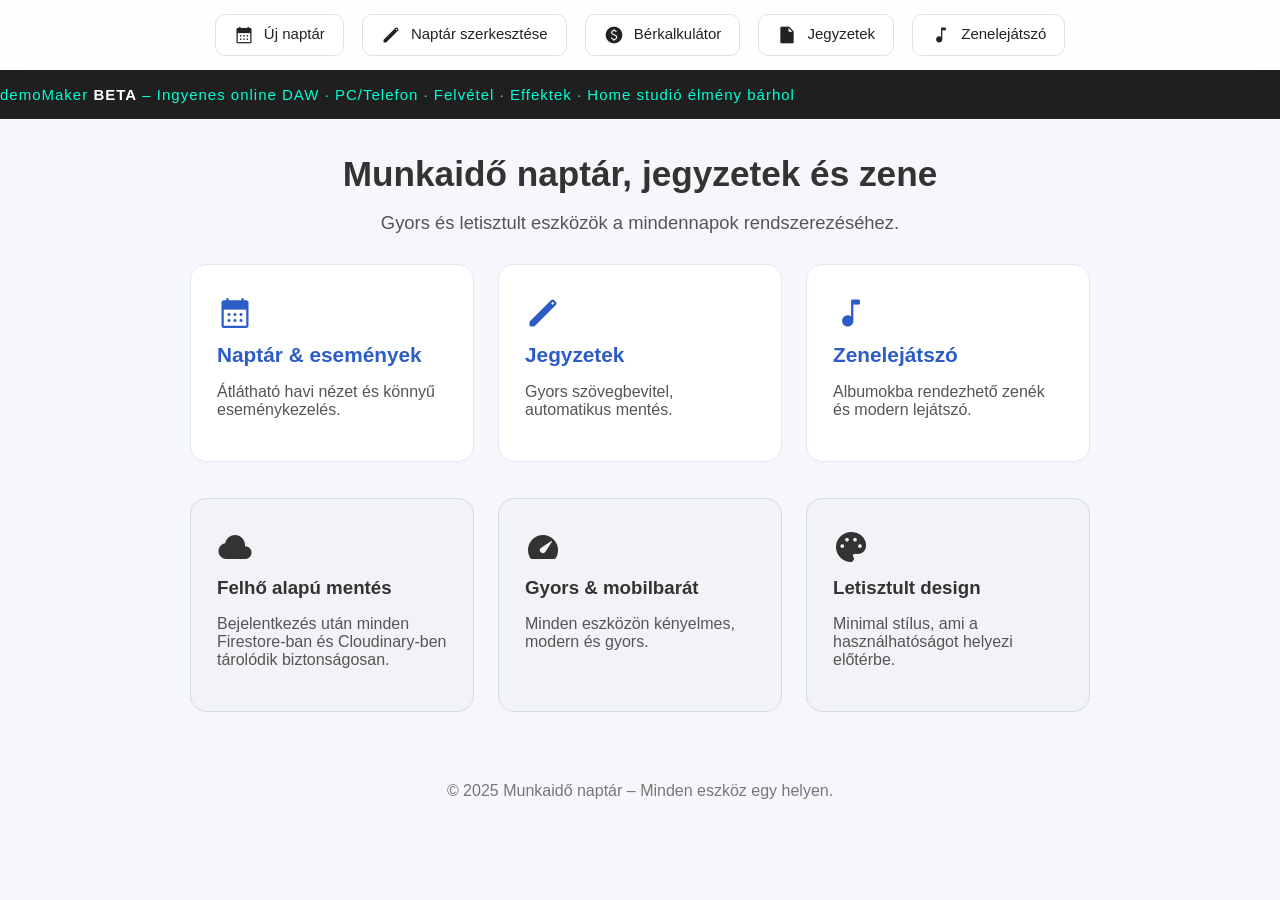
==== index.html @ bb78df5f "Rename demoTaker to demoMaker in index.html Updated demoTaker link to demoMaker and adjusted related" ====
<!DOCTYPE html>
<html lang="hu">
<head>
<meta charset="UTF-8">
<title>Munkaidő naptár – jegyzetek, bérkalkulátor, zene</title>

<link rel="stylesheet" href="https://fonts.googleapis.com/css2?family=Material+Symbols+Rounded" />
<link rel="stylesheet" href="styles.css" />

</head>
<body>

<!-- MENÜ -->
<nav>
    <button onclick="location.href='newcalendar.html'">
        <span class="material-symbols-rounded">calendar_month</span> Új naptár
    </button>
    <button onclick="location.href='loadcalendar.html'">
        <span class="material-symbols-rounded">edit</span> Naptár szerkesztése
    </button>
    <button onclick="location.href='budget.html'">
        <span class="material-symbols-rounded">paid</span> Bérkalkulátor
    </button>
    <button onclick="location.href='texteditor.html'">
        <span class="material-symbols-rounded">note</span> Jegyzetek
    </button>
    <button onclick="location.href='musicplayer.html'">
        <span class="material-symbols-rounded">music_note</span> Zenelejátszó
    </button>
</nav>

<!--demoMaker-->
<a href="demoMaker.html" class="ad-bar" target="_blank">
    <div class="ad-content">
        <span>
        demoMaker <b>BETA</b> – Ingyenes online DAW · PC/Telefon ·  Felvétel · Effektek · Home studió élmény bárhol
        </span>
    </div>
</a>

<div id="aboutWrapper">

    <div id="aboutHeader">
        <h1>Munkaidő naptár, jegyzetek és zene</h1>
        <p>Gyors és letisztult eszközök a mindennapok rendszerezéséhez.</p>
    </div>

    <!-- INTERAKTÍV KÁRTYÁK -->
    <div class="cards">
        <a href="loadcalendar.html" class="card link">
            <div class="icon"><span class="material-symbols-rounded">calendar_month</span></div>
            <h3>Naptár & események</h3>
            <p>Átlátható havi nézet és könnyű eseménykezelés.</p>
        </a>

        <a href="texteditor.html" class="card link">
            <div class="icon"><span class="material-symbols-rounded">edit</span></div>
            <h3>Jegyzetek</h3>
            <p>Gyors szövegbevitel, automatikus mentés.</p>
        </a>

        <a href="musicplayer.html" class="card link">
            <div class="icon"><span class="material-symbols-rounded">music_note</span></div>
            <h3>Zenelejátszó</h3>
            <p>Albumokba rendezhető zenék és modern lejátszó.</p>
        </a>
    </div>

    <br><br>

    <div class="cards">
        <div class="card static">
            <div class="icon"><span class="material-symbols-rounded">cloud</span></div>
            <h3>Felhő alapú mentés</h3>
            <p>Bejelentkezés után minden Firestore-ban és Cloudinary-ben tárolódik biztonságosan.</p>
        </div>

        <div class="card static">
            <div class="icon"><span class="material-symbols-rounded">speed</span></div>
            <h3>Gyors & mobilbarát</h3>
            <p>Minden eszközön kényelmes, modern és gyors.</p>
        </div>

        <div class="card static">
            <div class="icon"><span class="material-symbols-rounded">palette</span></div>
            <h3>Letisztult design</h3>
            <p>Minimal stílus, ami a használhatóságot helyezi előtérbe.</p>
        </div>
    </div>

</div>

<footer>
    © 2025 Munkaidő naptár – Minden eszköz egy helyen.
</footer>

</body>
</html>
---- styles.css ----
:root {
    --bg: #f5f7fa;
    --card-bg: #ffffff;
    --card-border: #e3e8f5;
    --shadow-soft: 0 4px 12px rgba(0,0,0,0.05);
    --radius: 16px;

    --accent: #2c5cc5;
    --text-dark: #222;
    --text-light: #555;

    --static-bg: #1e1e1e;
    --static-text: #f5f5f5;
}

body {
    margin: 0;
    background: var(--bg);
    font-family: "Inter", sans-serif;
    color: var(--text-dark);
    min-height: 100vh;
}

body.notesApp {
    height: 100%;
    overflow: hidden;
}

.ad-bar {
    position: fixed;
    top: 70px;
    left: 0;
    width: 100%;
    height: 48px;
    background: #1f1f1f;
    overflow: hidden;
    z-index: 9999;
    border-bottom: 1px solid #222;
}

.ad-content {
    display: inline-flex;
    align-items: center;
    gap: 12px;
    height: 100%;
    white-space: nowrap;

    animation: slideAd 30s linear infinite;
}

.ad-content img {
    height: 32px;
    filter: drop-shadow(0 0 4px #00ffd5);
}

.ad-content span {
    color: #00ffd5;
    font-size: 15px;
    letter-spacing: 1px;
}

.ad-content b {
    color: #fff;
}

/* FIXÁLT ANIMÁCIÓ */
@keyframes slideAd {
    from {
        transform: translateX(100vw);
    }
    to {
        transform: translateX(-100%);
    }
}

nav {
    background: #ffffffcc;
    backdrop-filter: blur(10px);
    box-shadow: 0 2px 8px rgba(0,0,0,0.04);
    position: sticky;
    top: 0;
    padding: 14px 0;
    z-index: 10;
    display: flex;
    justify-content: center;
    gap: 18px;
}

button {
    background: white;
    border: 1px solid #e0e0e0;
    border-radius: 10px;
    padding: 10px 18px;
    cursor: pointer;
    font-size: 15px;
    color: var(--text-dark);
    transition: background 0.2s, color 0.2s, border-color 0.2s;
}

button:hover {
    background: #eef3ff;
    border-color: var(--accent);
    color: var(--accent);
}

.material-symbols-rounded {
    font-variation-settings: 'FILL' 1, 'wght' 400, 'GRAD' 0, 'opsz' 48;
    font-size: 20px;
    vertical-align: middle;
    margin-right: 6px;
    color: var(--text-dark);
}

button:hover .material-symbols-rounded {
    color: var(--accent);
}

#aboutWrapper {
    max-width: 900px;
    margin: 40px auto 20px;
    padding: 20px;
}

#aboutHeader {
    text-align: center;
    margin-bottom: 30px;
}

#aboutHeader h1 {
    font-size: 2.2rem;
    margin-bottom: 10px;
}

#aboutHeader p {
    font-size: 1.15rem;
    color: var(--text-light);
}

#aboutWrapper .material-symbols-rounded {
    font-variation-settings: 
        'FILL' 1, 
        'wght' 400, 
        'GRAD' 0, 
        'opsz' 48;
    font-size: 36px;
}

.cards {
    display: grid;
    grid-template-columns: repeat(auto-fit, minmax(260px, 1fr));
    gap: 24px;
}

.card.link {
    background: var(--card-bg);
    border-radius: var(--radius);
    padding: 26px;
    text-decoration: none;
    color: inherit;
    border: 1px solid var(--card-border);
    transition: background 0.2s, border-color 0.2s;
}

.card.link:hover {
    background: #eef3ff;
    border-color: var(--accent);
}

.card.link .icon {
    font-size: 34px;
    margin-bottom: 12px;
}

.card.link .icon .material-symbols-rounded {
    color: var(--accent);
}

.card.link h3 {
    margin: 0 0 10px;
    color: var(--accent);
    font-size: 1.3rem;
}

.card.link p {
    color: var(--text-light);
}

.card.static {
    background: #f1f3f6;              
    color: #444;                       
    border-radius: var(--radius);
    padding: 26px;
    box-shadow: none;
    border: 1px solid #d7dce3;         
}

.card.static .icon {
    font-size: 34px;
    margin-bottom: 12px;
    color: #333;                    
}

.card.static .icon .material-symbols-rounded {
    color: #333;
}

.card.static h3 {
    color: #333;                       
    margin-top: 0;
    margin-bottom: 10px;
}

.card.static p {
    color: #555;                       
}

footer {
    text-align: center;
    margin: 50px 0;
    color: #777;
}

h1 {
    text-align: center;
    font-size: 22px;
    margin-bottom: 25px;
    color: #333;
}

label {
    margin-top: 5px;
    display: block;
    margin-bottom: 5px;
    color: #444;
    font-weight: 500;
}

input, select {
    width: 100%;
    padding: 8px 10px;
    border: 1px solid #ccc;
    border-radius: 6px;
    font-size: 14px;
    margin-top: 5px;
    margin-bottom: 5px;
    box-sizing: border-box;
}

.container {
    max-width: 480px;       
    margin: 80px auto;         
    padding: 20px;
    background: white;      
    border-radius: var(--radius);    
    box-shadow: 0 4px 12px rgba(0,0,0,0.05);
    box-sizing: border-box; 
}

.container h1 {
    text-align: center;
    color: #333;
    margin-bottom: 25px;
}

.container h2 {
    margin-top: 10px;
    margin-bottom: 5px;
    font-size: 16px;
    color: #444;
}

.container button {
    width: 100%;
    font-size: 15px;
    cursor: pointer;
    transition: background 0.2s ease;
}

.newCalendarBtn {
    margin-top: 20px;
    margin-bottom: 20px;
}

#eredmeny {
    margin-top: 20px;
    margin-bottom: 20px;
    background: #f9fafb;
    border-radius: 8px;
    padding: 15px;
    border: 1px solid #eee;
}

#eredmeny p {
    margin: 5px 0;
    color: #333;
}

.file-upload {
    position: relative;
    display: flex;
    flex-direction: column;
    align-items: center;
    border: 2px dashed #0078d7;
    border-radius: 8px;
    padding: 20px;
    background: #f0f6ff;
    cursor: pointer;
    transition: background 0.2s ease, border 0.2s ease;
}

.file-upload:hover {
    background: #e6f0ff;
    border-color: #005fa3;
}

.file-upload input[type="file"] {
    display: none;
}

.file-upload span {
    color: #0078d7;
    font-weight: 500;
}

#fileName {
    margin-top: 10px;
    font-size: 13px;
    color: #333;
}

#topBar {
  display: flex;
  position: fixed;
  flex-direction: column;
  align-items: stretch;
  top: 0;
  left: 0;
  width: 100%;
  min-width: 0;
  padding: 10px 20px;
  background: #ffffffcc;
  backdrop-filter: blur(10px);
  box-shadow: 0 2px 6px rgba(0,0,0,0.1);
  justify-content: space-between;
  z-index: 1000;
}

#topBar h1 {
  display: inline;
  font-size: 24px;
  text-align: left;
}

#authBox {
    position: fixed;
    top: 10px;
    right: 100px;
    z-index: 2000;
    font-size: 14px;
}

#authStatusButton {
    background: #fff;
    padding: 6px 12px;
    border: 1px solid #ccc;
    border-radius: 5px;
    cursor: pointer;
    white-space: nowrap;
}

#authDropdown {
    position: absolute;
    top: 40px;
    right: 0;
    width: 220px;
    min-width: 220px;
    background: #fff;
    border: 1px solid #ccc;
    border-radius: 8px;
    box-shadow: 0 3px 12px rgba(0,0,0,0.15);
    padding: 10px;
    opacity: 0;            
    visibility: hidden;    
    transform: translateY(-4px);
    transition: opacity 0.15s ease-out, transform 0.15s ease-out;

    overflow: hidden;
    pointer-events: none;  /* ne legyen kattintható csukva */
}

#authDropdown.open {
    opacity: 1;
    visibility: visible;
    transform: translateY(0);
    pointer-events: auto; 
}

#authDropdown input,
#authDropdown button {
    width: 100%;
    box-sizing: border-box;
    margin: 4px 0;
    padding: 6px;
    font-size: 14px;
    border-radius: 5px;
}

#authDropdown input {
    border: 1px solid #ccc;
}

#authDropdown button {
    border: 1px solid #ccc;
    cursor: pointer;
}

#authDropdown button:hover {
    background: #eee;
    color: #333;
}

/* ---Mainmenü---*/
#fileUploadContainer {  
  font-size: 14px;
  z-index: 100;
}

#fileUploadContainer button {
  white-space: nowrap;
  padding: 10px;
  border-radius: 5px;
  cursor: pointer;
  font-weight: 500;
  font-size: 14px;
  transition: background 0.2s, transform 0.1s;
}

#fileUploadContainer button:disabled {
    background-color: #c0c0c0;
    color: #eee;
    cursor: not-allowed;
}

#fileUploadContainer button:disabled:hover {
    background-color: #b0b0b0 !important;
    border: 1px solid #c0c0c0;
}

#saveStatus {
  margin-left: auto;
  margin-right: 80px;
  margin-top: 16px;
  padding: 4px 10px;
  border-radius: 12px;
  background: rgba(0,0,0,0.01);
  font-size: 12px;
  white-space: nowrap;
}

/* ---Naptár legend --- */
#calendarLegend {
  display: flex;
  flex-wrap: wrap;
  margin-top: 20px;
  margin-left: 40px;
  margin-bottom: 20px;
  padding: 10px;
  background: #fefefe;
  border: 1px solid #ccc;
  border-radius: 5px;
  max-width: 680px;
  font-size: 14px;
}

#calendarLegend span {
  margin: 5px 10px 5px 0;
  padding: 2px 6px;
  border-radius: 3px;
  display: inline-block;
  font-size: 14px;
}

/* --- Naptár stílusok --- */
#calendar {
  display: flex;
  flex-wrap: wrap;
  gap: 24px;
  min-height: 300px;
  padding: 20px;
  margin-top: 120px;
  margin-left: 20px;
  box-sizing: border-box; 
}

#calendarPlaceholder {
  color:#aaa;
  width: 100%;
  text-align:center;
  padding:80px 0;
  font-size:18px;
  font-style:italic;
  border: 2px dashed #ccc;
  border-radius:5px;
  background-color:#fff;
}

.month {
  flex:0 0 320px;
  max-width: 460px;
  border:1px solid #ccc;
  border-radius:5px;
  padding:10px;
  box-sizing:border-box;
  background: #fefefe;
  box-shadow: 0 4px 15px rgba(0, 0, 0, 0.1);
}

.month th, .month td {
  border: none;
  padding:5px;
  text-align:center;
  width:14.28%;
  position:relative;
  cursor:pointer;
}

.month td div {
  line-height: 1.2;
}

.month td div:nth-child(2) {
  font-size: 11px;
  color: #444;
  opacity: 0.9;
}

.month td:not(:empty) {
    border-radius: 1px;
    padding: 8px;
    box-shadow: 0 1px 3px rgba(0,0,0,0.25);
    transition: background-color 0.15s ease, transform 0.1s ease;
}

.month td:not(:empty):hover {
    background-color: #cfe8ff !important;
}
.ledolgozott { background-color:#e6e6e6 !important; }
.szabadsag { background-color:#ffff99 !important; }
.tappenz { background-color:#cc99ff; }
.ledolgozas { background-color:#99ccff; }
.piheno { background-color:#ffeb99; }
.unnep { background-color:#f88; }

/* --- Nap szerkesztő popup --- */
#overlay {
  position: fixed;
  top: 0; left: 0;
  width: 100%; height: 100%;
  background: rgba(0, 0, 0, 0.45);
  backdrop-filter: blur(3px);
  display: none;
  z-index: 999;
  transition: opacity 0.2s ease-in-out;
}

#dayEditor {
  position: fixed;
  top: 50%;
  left: 50%;
  transform: translate(-50%, -50%) scale(1);
  background: linear-gradient(180deg, #ffffff, #f9f9fb);
  border: 1px solid #ccc;
  border-radius: 10px;
  padding: 20px 24px;
  box-shadow: 0 8px 25px rgba(0,0,0,0.25);
  display: none;
  z-index: 1000;
  width: 340px;
  font-family: "Segoe UI", "Helvetica Neue", Arial, sans-serif;
  animation: fadeIn 0.25s ease-out;
}

@keyframes fadeIn {
  from { opacity: 0; transform: translate(-50%, -48%) scale(0.98); }
  to { opacity: 1; transform: translate(-50%, -50%) scale(1); }
}

#dayEditor h3 {
  margin: 0 0 12px;
  text-align: center;
  font-size: 18px;
  color: #222;
  border-bottom: 1px solid #ddd;
  padding-bottom: 6px;
}

#dayEditor label {
  display: block;
  margin-top: 10px;
  font-weight: 500;
  color: #333;
}

#dayEditor select,
#dayEditor input[type="number"],
#dayEditor textarea {
  width: 100%;
  padding: 6px 8px;
  margin-top: 3px;
  border: 1px solid #ccc;
  border-radius: 5px;
  font-size: 14px;
  box-sizing: border-box;
  transition: border-color 0.2s;
}
#dayEditor select:focus,
#dayEditor input:focus,
#dayEditor textarea:focus {
  border-color: #0078d7;
  outline: none;
}

#statusCheckboxes {
  display: flex;
  flex-wrap: wrap;
  gap: 6px 10px;
  margin-top: 4px;
}
#statusCheckboxes label {
  font-size: 13px;
  cursor: pointer;
  display: flex;
  align-items: center;
  gap: 3px;
}

#dayEditor textarea {
  resize: none;
  height: 60px;
  font-size: 13px;
}

#dayEditorButtons {
  display: flex;
  justify-content: flex-end;
  gap: 8px;
  margin-top: 14px;
}

#dayEditorButtons button {
  padding: 6px 14px;
  border: none;
  border-radius: 5px;
  cursor: pointer;
  font-weight: 500;
  font-size: 14px;
  transition: background 0.2s, transform 0.1s;
}

#cancelEdit {
  background: #e5e5e5;
  color: #333;
}
#cancelEdit:hover {
  background: #dcdcdc;
}

#saveEdit {
  background: #0078d7;
  color: white;
}
#saveEdit:hover {
  background: #006ac3;
}
#saveEdit:active {
  transform: scale(0.98);
}
.commentIcon {
  position: absolute;
  top: 2px;
  right: 2px;
  font-size: 12px;
  color: #0078d7;
  cursor: pointer;
}

#sidebarEdge {
    position: fixed;
    right: 0px;
    top: 110px;
    width: 40px;       
    height: 100vh;
    cursor: pointer;
    z-index: 501;     
    background: transparent; 
}
#settingsSidebar {
  position: fixed;
  top: 123px;
  right: -340px;   
  width: 300px;
  height: 100%;
  background: #fefefe;
  box-shadow: -3px 0 8px rgba(0,0,0,0.25);
  border-left: 1px solid #ccc;
  padding: 20px 40px;
  z-index: 500;
  transition: right 0.35s ease;
  overflow: hidden; 
}
#settingsSidebar.open {
  right: 0;
}
#closeSidebar {
  display: block;
  margin-bottom: 20px;
  padding: 8px 12px;
  background: #e5e5e5;
  border: none;
  border-radius: 5px;
  cursor: pointer;
  position: absolute;
  top: 8px;
  right: 40px;

}
#closeSidebar:hover {
  background: #d4d4d4;
}
#settingsSidebar h2 {
  margin: 60px 0px 0px 0px;
  text-align: center;
  font-size: 20px;
  color: #222;
  border-bottom: 1px solid #ddd;
  padding-bottom: 6px;
}
#settingsSidebar h3 {
  font-size: 18px;
  font-weight: normal;
}

#settingsSidebar label {
  display: block;
  margin-top: 10px;
  font-weight: 500;
  color: #333;
}

#settingsSidebar select,
#settingsSidebar input,
#settingsSidebar textarea {
  width: 100%;
  padding: 6px 8px;
  margin-top: 3px;
  border: 1px solid #ccc;
  border-radius: 5px;
  font-size: 14px;
  box-sizing: border-box;
  transition: border-color 0.2s;
}
#settingsSidebar select:focus,
#settingsSidebar input:focus,
#settingsSidebar textarea:focus {
  border-color: #0078d7;
  outline: none;
}

#settingsSidebar textarea {
  resize: none;
  height: 60px;
  font-size: 13px;
}

#settingsSidebar button {
  margin: 12px 0px;
  padding: 8px 12px;
  border: none;
  border-radius: 5px;
  cursor: pointer;
  font-weight: 500;
  font-size: 14px;
  transition: background 0.2s, transform 0.1s;
  background: #e5e5e5;
}
#settingsSidebar button:hover {
  background: #dcdcdc;
  color: #333;
}

/*Texteditor*/

#mainContent {
    position: absolute;
    top: 60px;
    bottom: 0;
    left: 0;
    right: 0;
    display: flex;
    overflow: hidden;
    padding-top: 20px;
    padding-left: 10px;
    background: #fefefe;
}

#sidebar {
  width: 280px;
  border-right: 1px solid #ccc;
  padding: 10px;
  overflow-y: auto;
  max-height: calc(100vh - 60px);
}

#sidebar h4{
  margin-left: 2px;
  margin-right: 2px;
  display: inline;
  font-size: 12px;
  font-weight: normal;
}

#sidebar button {
  padding: 2px 6px;
  border: none;
  cursor: pointer;
  border-radius: 2px;
}

#sidebar button:hover {
  background: #e0e0ff;
  color: #3a1aa8; 
}

#sidebar button:hover .material-symbols-rounded {
  color: #3a1aa8;
}

/*Fájlok*/
#fileList {
  padding-left: 0;
  margin-left: 0;
}

#fileList li {
  list-style: none;
  margin: 4px 2px;
  padding: 12px;
  background: #f3f3f3;
  border-radius: 2px;
  cursor: pointer;
  font-size: 16px;
  transition: background 0.2s, transform 0.1s;
  user-select: none;
}

#fileList li:hover,
#fileList li:active {
  background: #e0e0ff;
  color: #3a1aa8;
}

/*EditorTools*/
#editorToolbar {
  display: flex;
  align-items: center;
  gap: 10px;
  padding: 8px;
  height: 80px;
  max-width: 100%; 
  overflow-x: auto;    
  white-space: nowrap;  
}

#editorToolbar button,
#editorToolbar input {
  flex: 0 0 auto;      
}
  
::-webkit-scrollbar {
  height: 6px;
}

::-webkit-scrollbar-thumb {
  background-color: rgba(0,0,0,0.2);
  border-radius: 3px;
}

#editorToolbar input {
  max-width: 200px;
  padding: 10px;
  font-size: 16px;
}

/* Editor */
#editor {
  flex: 1;
  display: flex;
  flex-direction: column; 
  padding: 10px;
  min-width: 0;
  background-color: #fdfdfd;
}

#editor textarea {
  flex: 1;                  
  width: 100%;              
  box-sizing: border-box;   
  resize: none;
  margin-bottom: 5px;
  background-color: #fcfcfc;
  padding: 20px;             
  border: 1px solid #ccc;   
  border-radius: 5px;       
  font-size: 20px;            
  line-height: 1.5;         
  color: #333;         
  font-family: "Fira Code", "Consolas", monospace;
  overflow-y: auto;
}

#editor textarea::selection {
    background: rgba(94, 76, 255, 0.3); 
}

/* MusicPlayer*/

#mainContentMusic {
    margin: 214px auto 20px; 
    display: flex;
    flex-direction: column; 
    padding: 20px;
    gap: 20px;
    box-sizing: border-box;
    height: auto;
    max-width: 1200px;
}

#topZone {
    width: 100%;
    flex-shrink: 0;
    overflow-y: auto;
    max-height: 200px;  /* ha túl sok cucc van benne, scrollozható */
}

#midZone {
    width: 100%;
    flex: 1; 
    display: flex;
    flex-direction: column;
}

#albumsContainer {
    flex: 1;
    overflow-y: auto;
}

#albumSort {
    padding-bottom: 20px;
    flex-shrink: 0;
    font-size: 14px;
}

#musicToolbar {
    position: fixed;
    top: 84px;            
    left: 0;
    right: 0;
    z-index: 900;
    padding: 15px 20px;
    background: rgba(0, 0, 0, 0.8); 
    backdrop-filter: blur(12px);   
    -webkit-backdrop-filter: blur(12px);
    border-bottom: 1px solid rgba(255,255,255,0.05);
    display: flex;
    flex-direction: column;
    gap: 10px;           
}

#musicToolbar .top {
    display: flex;
    gap: 8px;
    align-items: center;
    white-space: nowrap;
    overflow-x: auto;
    padding-bottom: 4px;
}

#musicToolbar input, .album-select {
    flex: 1;
    min-width: 120px;
    padding: 8px 10px;
    background: #333;
    border: 1px solid #444;
    border-radius: 8px;
    color: #eee;
}

#musicToolbar input:focus, .album-select:focus {
    outline: none;
    border: 1px solid #666;
}

#musicToolbar .icon-btn .material-icons {
    font-size: 22px;
    vertical-align: middle;
    color: #666;
    transition: color 0.2s;
}

#musicToolbar .icon-btn.danger .material-icons {
    color: #e53935; /* piros a törléshez */
}

#musicToolbar .icon-btn:hover {
    border: 1px solid #333;
}

#musicToolbar .icon-btn:hover .material-icons {
    color: #1db954; /* zöld, ha hover-effektet akarsz */ 
}

.album-select {
    max-width: 300px;
    color: #eee !important;
    -webkit-appearance: none; /* Chrome, Safari */
    -moz-appearance: none;    /* Firefox */
    appearance: none;
    padding: 8px 10px;
    border: 1px solid #444;
    border-radius: 8px;
}
.icon-btn { padding: 8px 10px; background: #2a2a2a; border: 1px solid #444; border-radius: 8px; cursor: pointer; font-size: 18px; transition: 0.2s; }
.icon-btn:hover { background: #3d3d3d; }
.icon-btn.danger { background: #5a1e1e; border-color: #7a2b2b; }
.icon-btn.danger:hover { background: #7a2b2b; }

.player-box {
    padding: 0px;
}

#player {
    width: 100%;
    height: 36px;
    filter: invert(85%) hue-rotate(180deg);
}

.album {
    background: #f1f3f6;              
    color: #444;                       
    border-radius: var(--radius);
    box-shadow: none;
    border: 1px solid #d7dce3;
    margin-bottom: 12px;
    overflow: hidden;
}

.album-header {
    background: #d1d4da;
    padding: 12px 16px;
    cursor: pointer;
    font-weight: bold;
    display: flex;
    justify-content: space-between;
    user-select: none;
    align-items: center;
}

.album-header:hover {
    background: #b0b4bd;
}

.album-content {
    display: none;
    padding: 10px 16px;
    border-top: 1px solid #ccc;
}
.album.open .album-content {
    display: block;
}

.album h3 {
    margin-top: 0;
    margin-bottom: 12px;
    font-size: 1.2rem;
    color: #222;
}

.album-name {
    border-bottom: 1px solid transparent;
    padding: 2px 4px;
}

.album-name:focus {
    outline: none;
    border-color: #999;
}

.folder-icon {
    user-select: none;        
    pointer-events: none;     
    margin-right: 6px;
    font-size: 22px;
    vertical-align: middle;
    color: #555;              
}

.right-controls {
    display: flex;
    align-items: center;
    gap: 5px;
    font-size: 0.85rem;
    font-weight: normal;
    white-space: nowrap;
}

.right-controls select {
    padding: 2px 5px;
    border-radius: 4px;
    border: 1px solid #ccc;
    background-color: #fff;
    cursor: pointer;
}

.song {
    display: flex;
    justify-content: space-between;
    align-items: center;
    gap: 10px;
    padding: 10px 14px;
    margin: 6px 0;
    background: #ffffff;
    border: 1px solid #ddd;
    border-radius: 4px;
    transition: background 0.2s;
}

.song.playing {
    background-color: #ccf0d2; /*#cce7ff*/
    transition: background-color 0.3s;
    color: #0c5928; /*#003366*/
}

.song .song-info {
    flex: 1 1 auto; /* növekedhet, de alap 200px */
    margin-left: 0;                   /* bal margó nullázva */
    max-width: calc(100% - 260px); 
    overflow: hidden;
    white-space: nowrap;
    text-overflow: ellipsis;
}

.song-info[contenteditable="true"] {
    border-bottom: 1px solid transparent; /* dashed → solid */
    cursor: text;
    transition: border-color 0.2s;
}

.song-info[contenteditable="true"]:focus {
    outline: none;
    border-color: #999;
}

.song .song-actions {
    display: flex;
    gap: 8px;
    min-width: 250px; /* hogy a gombok elférjenek */
    justify-content: flex-end;
}

.song select {
    background: #f0f0f0;
    border: 1px solid #ccc;
    color: #222;
    border-radius: 4px;
    padding: 4px 6px;
    cursor: pointer;
}

.song button {
    display: flex;
    align-items: center;
    justify-content: center;
    padding: 6px;
    width: 34px;
    height: 34px;
    border-radius: 50%;
    border: none;
    background: #eaeaea;
    cursor: pointer;
    transition: 0.2s;
}

.song button:hover {
    background: #d5d5d5;
}

.material-icons {
    font-size: 20px;
    color: #333;
}

.song button.danger {
    background: #fdd;
    border-color: #faa;
}
.song button.danger:hover {
    background: #fbb;
}
.song button.playBtn {
    font-size: 18px;
    padding: 6px 10px;
}

#musicToolbar select#albumSelect {
    padding: 8px 10px;
    border-radius: 8px;
    border: 1px solid #444;
    background: #2a2a2a;
    color: white;
    min-width: 140px;
}

#albumSortSelect {
    height: 24px !important;
    max-width: 160px !important;
    padding: 0 6px !important;
    margin-left: 4px;
    font-size: 14px;
    background: #fff;
    color: #222;
    border: 1px solid #ccc;
    border-radius: 4px;
    box-sizing: border-box !important;
    font-weight: normal;
}

#albumsContainer {
    flex: 1;          
    padding-right: 10px;
    overflow-y: auto;     
}

.help-btn {
    position: fixed;
    top: 11px;
    right: 60px;
    width: 32px;
    height: 32px;
    border-radius: 50%;
    border: none;
    cursor: pointer;
    display: flex;
    align-items: center;
    justify-content: center;
    z-index: 1000;
    font-size: 12px;
    background: none;
}

.relative-wrapper {
  position: relative;
}

.container .relative-wrapper > .help-btn {
    position: absolute;
    top: 0;
    right: 0;
    transform: translate(50%, -50%);
}

.help-btn .material-symbols-rounded {
    color: #444;
}

.help-btn:hover {
    background: none;
}

.modal {
    position: fixed;
    inset: 0;
    background: rgba(0,0,0,0.5);
    backdrop-filter: blur(4px);
    display: none;
    align-items: center;
    justify-content: center;
    z-index: 2000;
}

.modal.show {
    display: flex;
}

.modal-content {
    background: #fff;
    padding: 24px;
    max-width: 480px;
    width: 90%;
    border-radius: 16px;
    position: relative;
    box-shadow: 0 12px 24px rgba(0,0,0,.2);
}

.modal-content h2 {
    text-align: center;
}

.close-btn {
    position: absolute;
    top: 12px;
    right: 12px;
    border: none;
    background: transparent;
    cursor: pointer;
    padding: 4px;
}

.close-btn:hover {
    background: none;
}
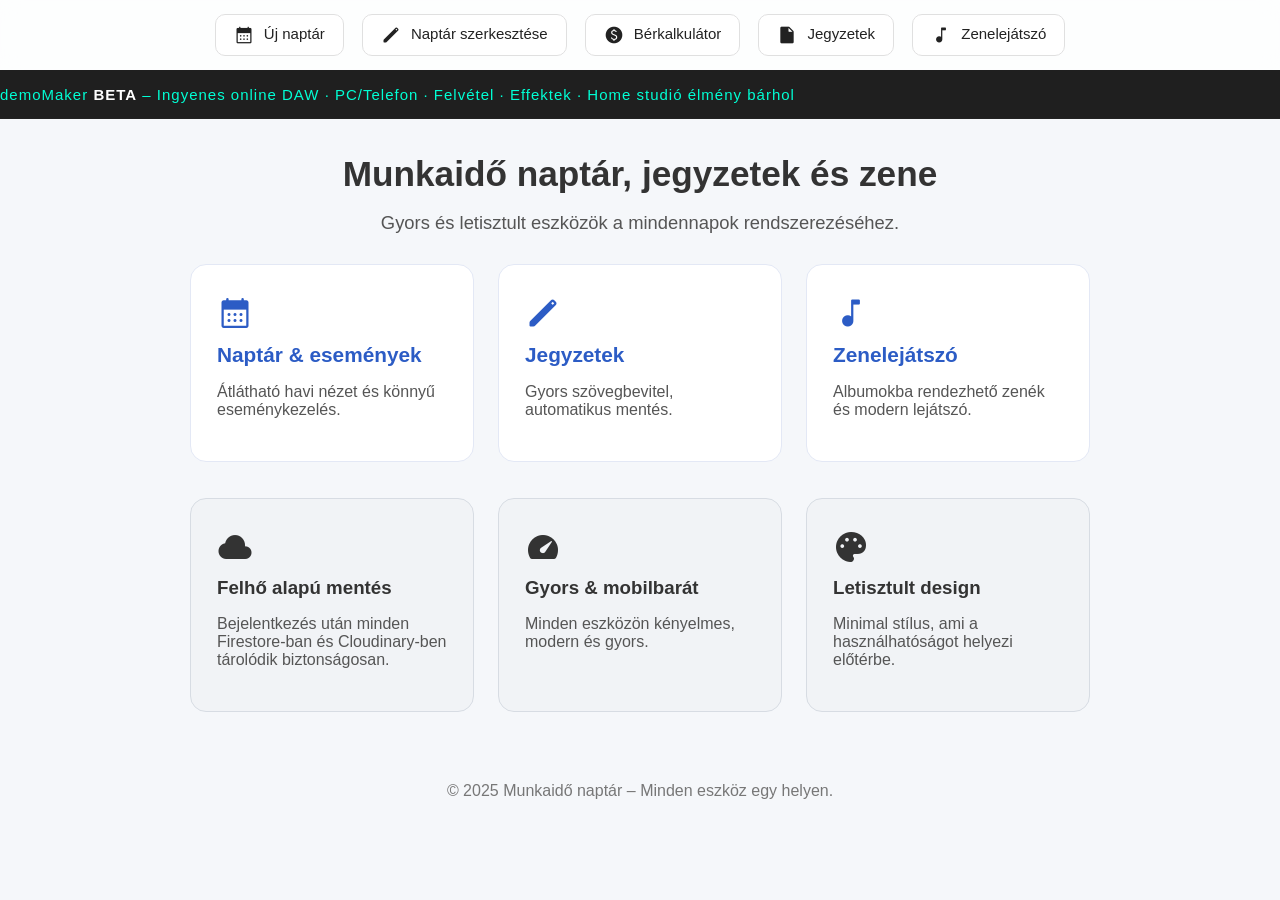
==== commit be5ea335: "Fix HTML formatting and update demoMaker link" ====
--- a/index.html
+++ b/index.html
@@ -30,7 +30,7 @@
 </nav>
 
 <!--demoMaker-->
-<a href="demoMaker.html" class="ad-bar" target="_blank">
+<a href="demomaker.html" class="ad-bar" target="_blank">
     <div class="ad-content">
         <span>
         demoMaker <b>BETA</b> – Ingyenes online DAW · PC/Telefon ·  Felvétel · Effektek · Home studió élmény bárhol
@@ -98,3 +98,4 @@
 </html>
 
 
+
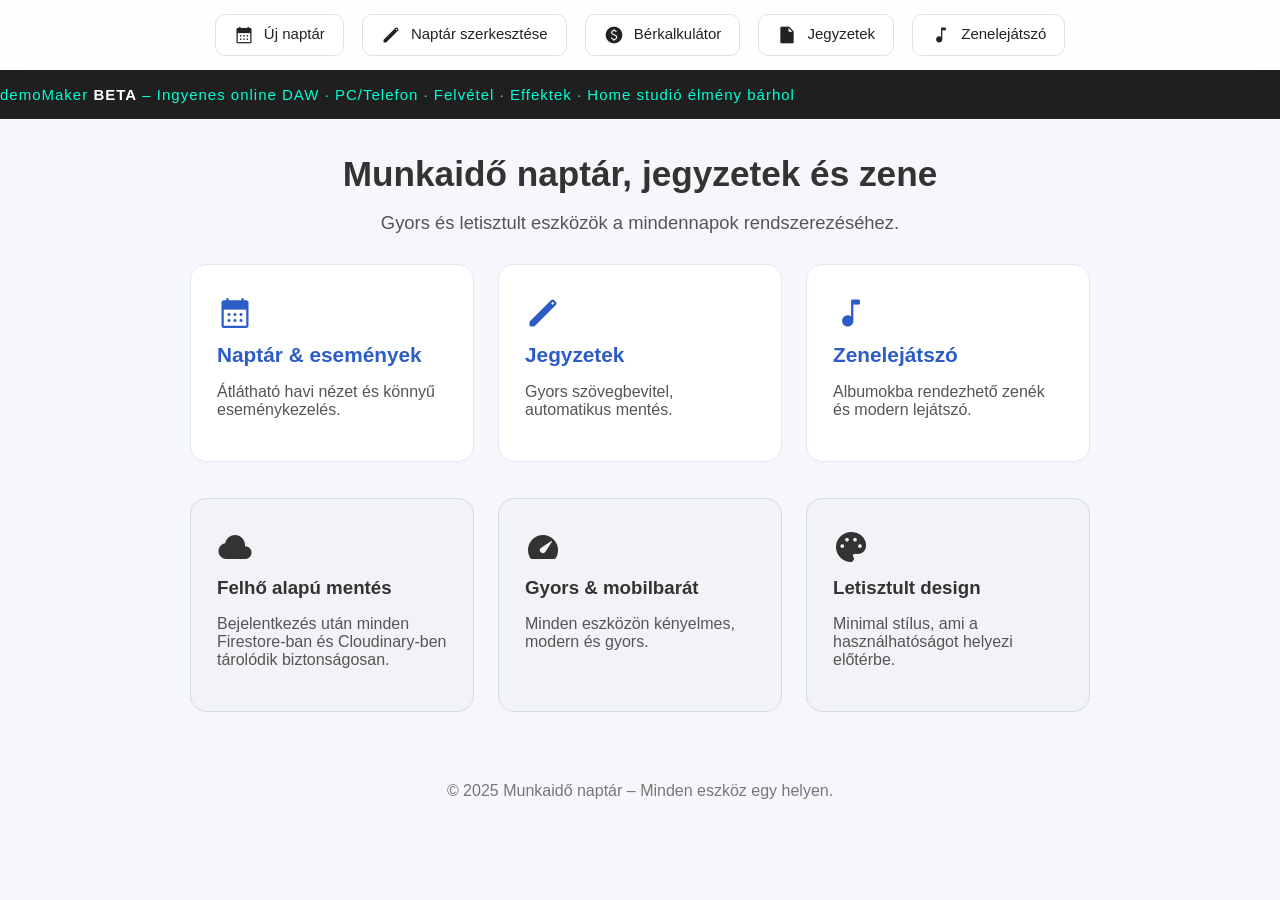
==== commit 0017499f: "Update index.html" ====
--- a/index.html
+++ b/index.html
@@ -30,7 +30,7 @@
 </nav>
 
 <!--demoMaker-->
-<a href="demomaker.html" class="ad-bar" target="_blank">
+<a href="https://tormalac.github.io/demomaker/" class="ad-bar" target="_blank">
     <div class="ad-content">
         <span>
         demoMaker <b>BETA</b> – Ingyenes online DAW · PC/Telefon ·  Felvétel · Effektek · Home studió élmény bárhol
@@ -99,3 +99,4 @@
 
 
 
+
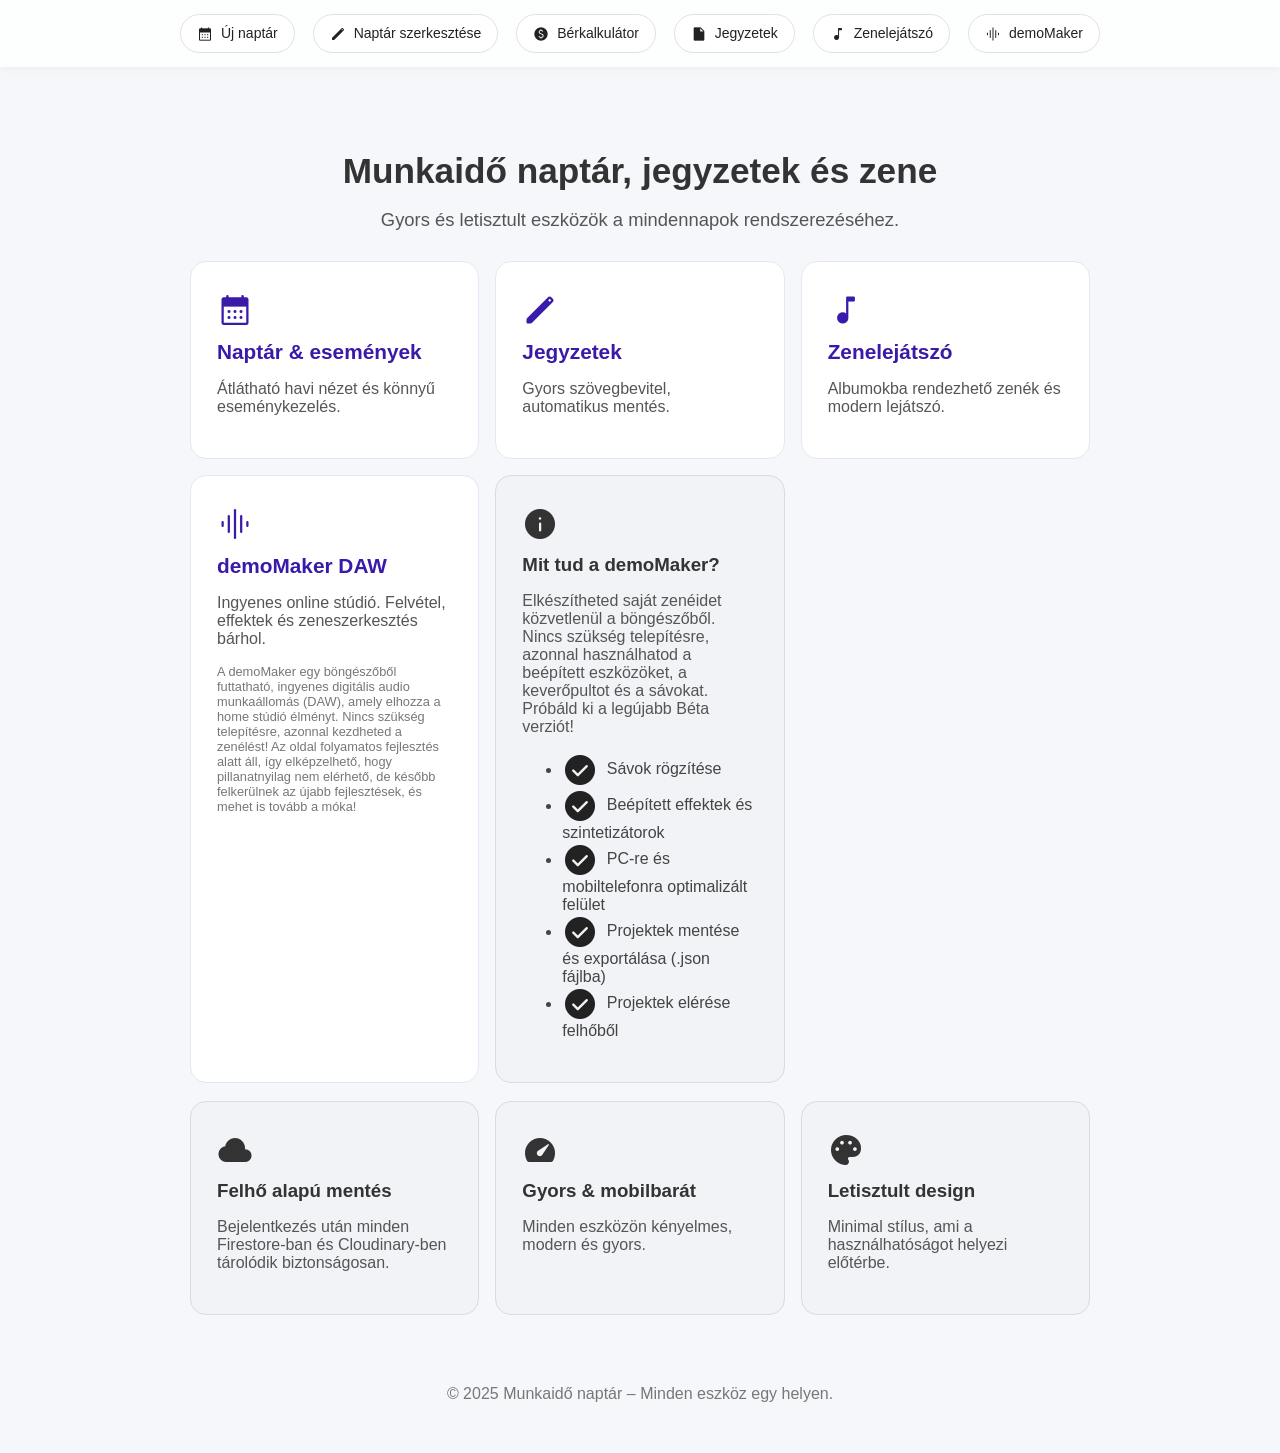
==== commit 41c2d1eb: "Enhance index.html with demoMaker features Updated the navigation menu to include a button for demoM" ====
--- a/index.html
+++ b/index.html
@@ -27,16 +27,10 @@
     <button onclick="location.href='musicplayer.html'">
         <span class="material-symbols-rounded">music_note</span> Zenelejátszó
     </button>
+    <button onclick="window.open('https://tormalac.github.io/demomaker/', '_blank')">
+        <span class="material-symbols-rounded">graphic_eq</span> demoMaker
+    </button>
 </nav>
-
-<!--demoMaker-->
-<a href="https://tormalac.github.io/demomaker/" class="ad-bar" target="_blank">
-    <div class="ad-content">
-        <span>
-        demoMaker <b>BETA</b> – Ingyenes online DAW · PC/Telefon ·  Felvétel · Effektek · Home studió élmény bárhol
-        </span>
-    </div>
-</a>
 
 <div id="aboutWrapper">
 
@@ -64,9 +58,39 @@
             <h3>Zenelejátszó</h3>
             <p>Albumokba rendezhető zenék és modern lejátszó.</p>
         </a>
+
+        <a href="https://tormalac.github.io/demomaker/" class="card link" target="_blank">
+            <div class="icon"><span class="material-symbols-rounded">graphic_eq</span></div>
+            <h3>demoMaker DAW</h3>
+            <p>Ingyenes online stúdió. Felvétel, effektek és zeneszerkesztés bárhol.</p>
+            <p style="margin-top: 10px; font-size: 0.8rem; color: #777;">
+                A demoMaker egy böngészőből futtatható, ingyenes digitális audio munkaállomás (DAW), 
+                amely elhozza a home stúdió élményt. Nincs szükség telepítésre, azonnal kezdheted a zenélést!
+                Az oldal folyamatos fejlesztés alatt áll, így elképzelhető, hogy pillanatnyilag nem elérhető,
+                de később felkerülnek az újabb fejlesztések, és mehet is tovább a móka!
+            </p>
+        </a>
+        
+        <div class="card static double">
+            <div class="icon"><span class="material-symbols-rounded">info</span></div>
+            <h3>Mit tud a demoMaker?</h3>
+            <p>                
+                Elkészítheted saját zenéidet közvetlenül a böngészőből. Nincs szükség telepítésre, 
+                azonnal használhatod a beépített eszközöket, a keverőpultot és a sávokat. 
+                Próbáld ki a legújabb Béta verziót!
+            </p> 
+            <ul class="feature-list">
+                <li><span class="material-symbols-rounded">check_circle</span> Sávok rögzítése </li>
+                <li><span class="material-symbols-rounded">check_circle</span> Beépített effektek és szintetizátorok </li>
+                <li><span class="material-symbols-rounded">check_circle</span> PC-re és mobiltelefonra optimalizált felület </li>
+                <li><span class="material-symbols-rounded">check_circle</span> Projektek mentése és exportálása (.json fájlba) </li>
+                <li><span class="material-symbols-rounded">check_circle</span> Projektek elérése felhőből </li>
+            </ul>       
+        </div>
+
     </div>
 
-    <br><br>
+    <br>
 
     <div class="cards">
         <div class="card static">
--- a/styles.css
+++ b/styles.css
@@ -5,7 +5,7 @@
     --shadow-soft: 0 4px 12px rgba(0,0,0,0.05);
     --radius: 16px;
 
-    --accent: #2c5cc5;
+    --accent: #3a1aa8;
     --text-dark: #222;
     --text-light: #555;
 
@@ -54,13 +54,13 @@
 }
 
 .ad-content span {
-    color: #00ffd5;
+    color: #fff;
     font-size: 15px;
     letter-spacing: 1px;
 }
 
 .ad-content b {
-    color: #fff;
+    color: #00ffd5;
 }
 
 /* FIXÁLT ANIMÁCIÓ */
@@ -89,25 +89,31 @@
 button {
     background: white;
     border: 1px solid #e0e0e0;
-    border-radius: 10px;
-    padding: 10px 18px;
+    border-radius: 25px;
+    padding: 10px 16px;
     cursor: pointer;
-    font-size: 15px;
+    font-size: 14px;
     color: var(--text-dark);
     transition: background 0.2s, color 0.2s, border-color 0.2s;
 }
 
-button:hover {
+/*button:hover {
     background: #eef3ff;
     border-color: var(--accent);
     color: var(--accent);
+}*/
+
+button:hover {
+    background: #f4f4f4;
+    border-color: #999;
+    color: var(--accent);
 }
 
 .material-symbols-rounded {
     font-variation-settings: 'FILL' 1, 'wght' 400, 'GRAD' 0, 'opsz' 48;
-    font-size: 20px;
+    font-size: 16px;
     vertical-align: middle;
-    margin-right: 6px;
+    margin-right: 4px;
     color: var(--text-dark);
 }
 
@@ -148,7 +154,7 @@
 .cards {
     display: grid;
     grid-template-columns: repeat(auto-fit, minmax(260px, 1fr));
-    gap: 24px;
+    gap: 16px;
 }
 
 .card.link {
@@ -162,7 +168,7 @@
 }
 
 .card.link:hover {
-    background: #eef3ff;
+    background: #e0e0ff;
     border-color: var(--accent);
 }
 
@@ -300,17 +306,16 @@
     display: flex;
     flex-direction: column;
     align-items: center;
-    border: 2px dashed #0078d7;
+    border: 2px dashed var(--accent);
     border-radius: 8px;
     padding: 20px;
-    background: #f0f6ff;
+    background: #e0e0ff;
     cursor: pointer;
     transition: background 0.2s ease, border 0.2s ease;
 }
 
 .file-upload:hover {
-    background: #e6f0ff;
-    border-color: #005fa3;
+    background: #d8d8ef;
 }
 
 .file-upload input[type="file"] {
@@ -318,7 +323,7 @@
 }
 
 .file-upload span {
-    color: #0078d7;
+    color: var(--accent);
     font-weight: 500;
 }
 
@@ -428,7 +433,7 @@
 #fileUploadContainer button {
   white-space: nowrap;
   padding: 10px;
-  border-radius: 5px;
+  border-radius: 25px;
   cursor: pointer;
   font-weight: 500;
   font-size: 14px;
@@ -452,7 +457,7 @@
   margin-top: 16px;
   padding: 4px 10px;
   border-radius: 12px;
-  background: rgba(0,0,0,0.01);
+  /*background: rgba(0,0,0,0.01);*/
   font-size: 12px;
   white-space: nowrap;
 }
@@ -466,7 +471,7 @@
   margin-bottom: 20px;
   padding: 10px;
   background: #fefefe;
-  border: 1px solid #ccc;
+  border: 1px solid #ddd;
   border-radius: 5px;
   max-width: 680px;
   font-size: 14px;
@@ -507,12 +512,12 @@
 .month {
   flex:0 0 320px;
   max-width: 460px;
-  border:1px solid #ccc;
+  border:1px solid #ddd;
   border-radius:5px;
   padding:10px;
   box-sizing:border-box;
   background: #fefefe;
-  box-shadow: 0 4px 15px rgba(0, 0, 0, 0.1);
+  /*box-shadow: 0 4px 15px rgba(0, 0, 0, 0.1);*/
 }
 
 .month th, .month td {
@@ -701,8 +706,8 @@
   width: 300px;
   height: 100%;
   background: #fefefe;
-  box-shadow: -3px 0 8px rgba(0,0,0,0.25);
-  border-left: 1px solid #ccc;
+  box-shadow: -3px 0 8px rgba(0,0,0,0.1);
+  border-left: 1px solid #ddd;
   padding: 20px 40px;
   z-index: 500;
   transition: right 0.35s ease;
@@ -792,7 +797,7 @@
 
 #mainContent {
     position: absolute;
-    top: 60px;
+    top: 70px;
     bottom: 0;
     left: 0;
     right: 0;
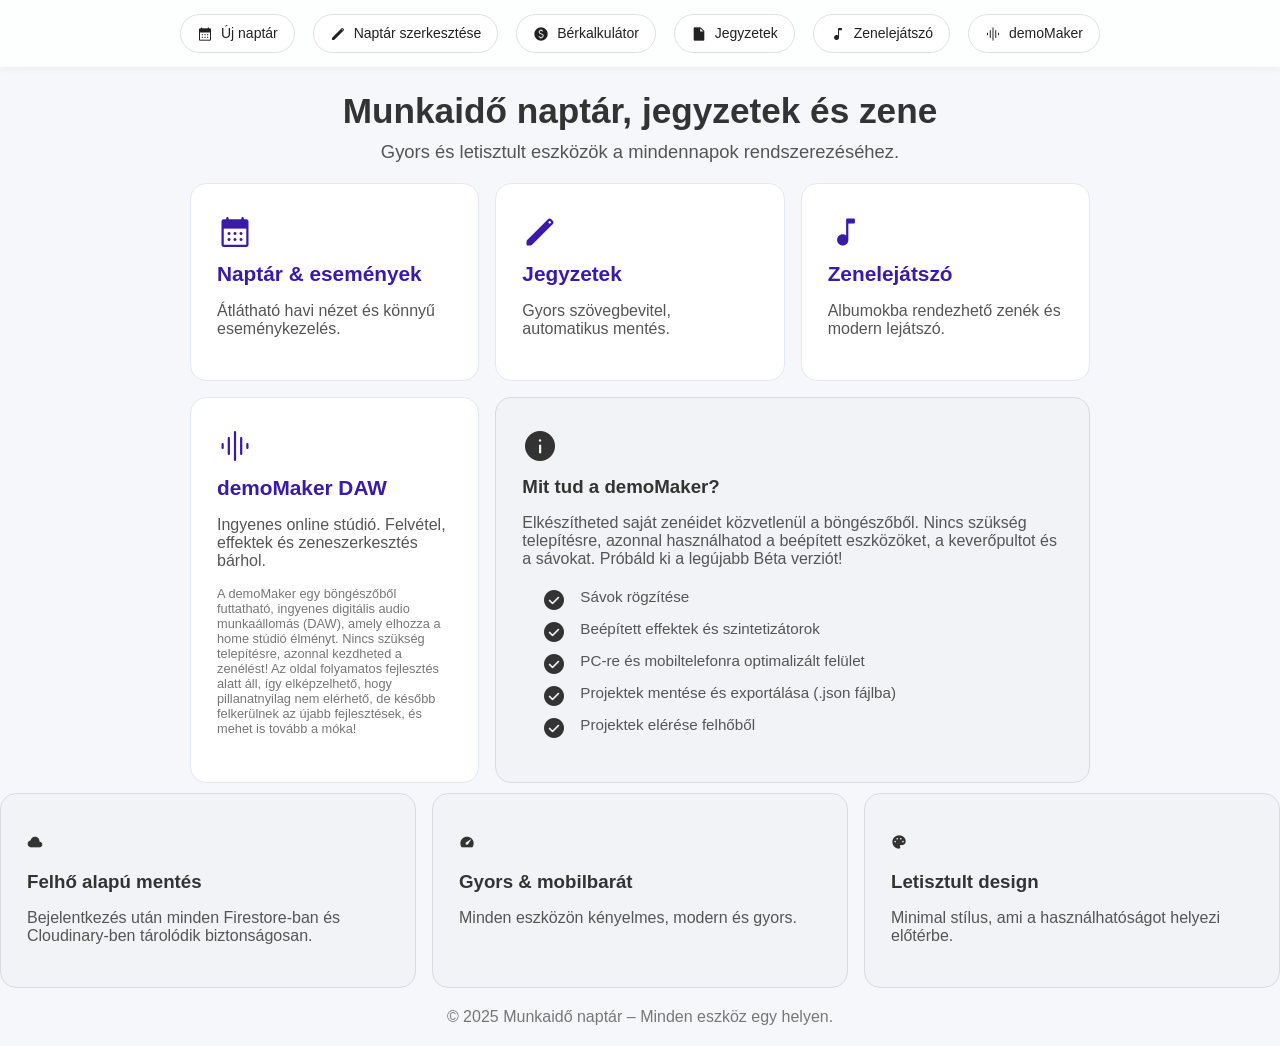
==== commit b637f7d6: "Refactor index.html to add bottom section Updated the structure of index.html to include a new botto" ====
--- a/index.html
+++ b/index.html
@@ -87,36 +87,38 @@
                 <li><span class="material-symbols-rounded">check_circle</span> Projektek elérése felhőből </li>
             </ul>       
         </div>
+     </div>
+</div>
 
-    </div>
+<div class="bottom-dark-section">
+    <div class="content-limit">
 
-    <br>
+       <div class="cards">
+           <div class="card static">
+              <div class="icon"><span class="material-symbols-rounded">cloud</span></div>
+              <h3>Felhő alapú mentés</h3>
+              <p>Bejelentkezés után minden Firestore-ban és Cloudinary-ben tárolódik biztonságosan.</p>
+           </div>
 
-    <div class="cards">
-        <div class="card static">
-            <div class="icon"><span class="material-symbols-rounded">cloud</span></div>
-            <h3>Felhő alapú mentés</h3>
-            <p>Bejelentkezés után minden Firestore-ban és Cloudinary-ben tárolódik biztonságosan.</p>
+           <div class="card static">
+              <div class="icon"><span class="material-symbols-rounded">speed</span></div>
+              <h3>Gyors & mobilbarát</h3>
+              <p>Minden eszközön kényelmes, modern és gyors.</p>
+           </div>
+
+           <div class="card static">
+              <div class="icon"><span class="material-symbols-rounded">palette</span></div>
+              <h3>Letisztult design</h3>
+              <p>Minimal stílus, ami a használhatóságot helyezi előtérbe.</p>
+           </div>
         </div>
-
-        <div class="card static">
-            <div class="icon"><span class="material-symbols-rounded">speed</span></div>
-            <h3>Gyors & mobilbarát</h3>
-            <p>Minden eszközön kényelmes, modern és gyors.</p>
-        </div>
-
-        <div class="card static">
-            <div class="icon"><span class="material-symbols-rounded">palette</span></div>
-            <h3>Letisztult design</h3>
-            <p>Minimal stílus, ami a használhatóságot helyezi előtérbe.</p>
-        </div>
-    </div>
-
-</div>
 
 <footer>
     © 2025 Munkaidő naptár – Minden eszköz egy helyen.
 </footer>
+
+   </div>
+</div>
 
 </body>
 </html>
--- a/styles.css
+++ b/styles.css
@@ -24,53 +24,6 @@
 body.notesApp {
     height: 100%;
     overflow: hidden;
-}
-
-.ad-bar {
-    position: fixed;
-    top: 70px;
-    left: 0;
-    width: 100%;
-    height: 48px;
-    background: #1f1f1f;
-    overflow: hidden;
-    z-index: 9999;
-    border-bottom: 1px solid #222;
-}
-
-.ad-content {
-    display: inline-flex;
-    align-items: center;
-    gap: 12px;
-    height: 100%;
-    white-space: nowrap;
-
-    animation: slideAd 30s linear infinite;
-}
-
-.ad-content img {
-    height: 32px;
-    filter: drop-shadow(0 0 4px #00ffd5);
-}
-
-.ad-content span {
-    color: #fff;
-    font-size: 15px;
-    letter-spacing: 1px;
-}
-
-.ad-content b {
-    color: #00ffd5;
-}
-
-/* FIXÁLT ANIMÁCIÓ */
-@keyframes slideAd {
-    from {
-        transform: translateX(100vw);
-    }
-    to {
-        transform: translateX(-100%);
-    }
 }
 
 nav {
@@ -123,13 +76,13 @@
 
 #aboutWrapper {
     max-width: 900px;
-    margin: 40px auto 20px;
-    padding: 20px;
+    margin: 0 auto 10px;
+    padding: 0 20px;
 }
 
 #aboutHeader {
     text-align: center;
-    margin-bottom: 30px;
+    margin-bottom: 20px;
 }
 
 #aboutHeader h1 {
@@ -140,6 +93,7 @@
 #aboutHeader p {
     font-size: 1.15rem;
     color: var(--text-light);
+    margin: 4px;
 }
 
 #aboutWrapper .material-symbols-rounded {
@@ -191,6 +145,22 @@
     color: var(--text-light);
 }
 
+/* Dupla szélességű kártya nagyobb képernyőkön */
+@media (min-width: 600px) {
+    .card.double {
+        grid-column: span 2;
+    }
+}
+
+/* Opcionális: Kisebb igazítás a dupla kártya tartalmához */
+.card.double ul {
+    padding-left: 20px;
+}
+
+.card.double li {
+    margin-bottom: 6px;
+}
+
 .card.static {
     background: #f1f3f6;              
     color: #444;                       
@@ -220,9 +190,40 @@
     color: #555;                       
 }
 
+.feature-list {
+    list-style: none;
+    padding: 0;
+    margin-top: 18px;
+    text-align: left;
+}
+
+.feature-list li {
+    display: flex;
+    align-items: flex-start;
+    gap: 10px;
+    margin-bottom: 12px;
+    color: #555;
+    font-size: 0.95rem;
+    line-height: 1.4;
+}
+
+.feature-list li .material-symbols-rounded {
+    color: #333;
+    font-size: 24px !important;
+    flex-shrink: 0;
+    margin-top: 2px;
+}
+
+/* Dupla szélességű kártya nagyobb képernyőkön */
+@media (min-width: 600px) {
+    .card.double {
+        grid-column: span 2;
+    }
+}
+
 footer {
     text-align: center;
-    margin: 50px 0;
+    margin: 20px 0;
     color: #777;
 }
 
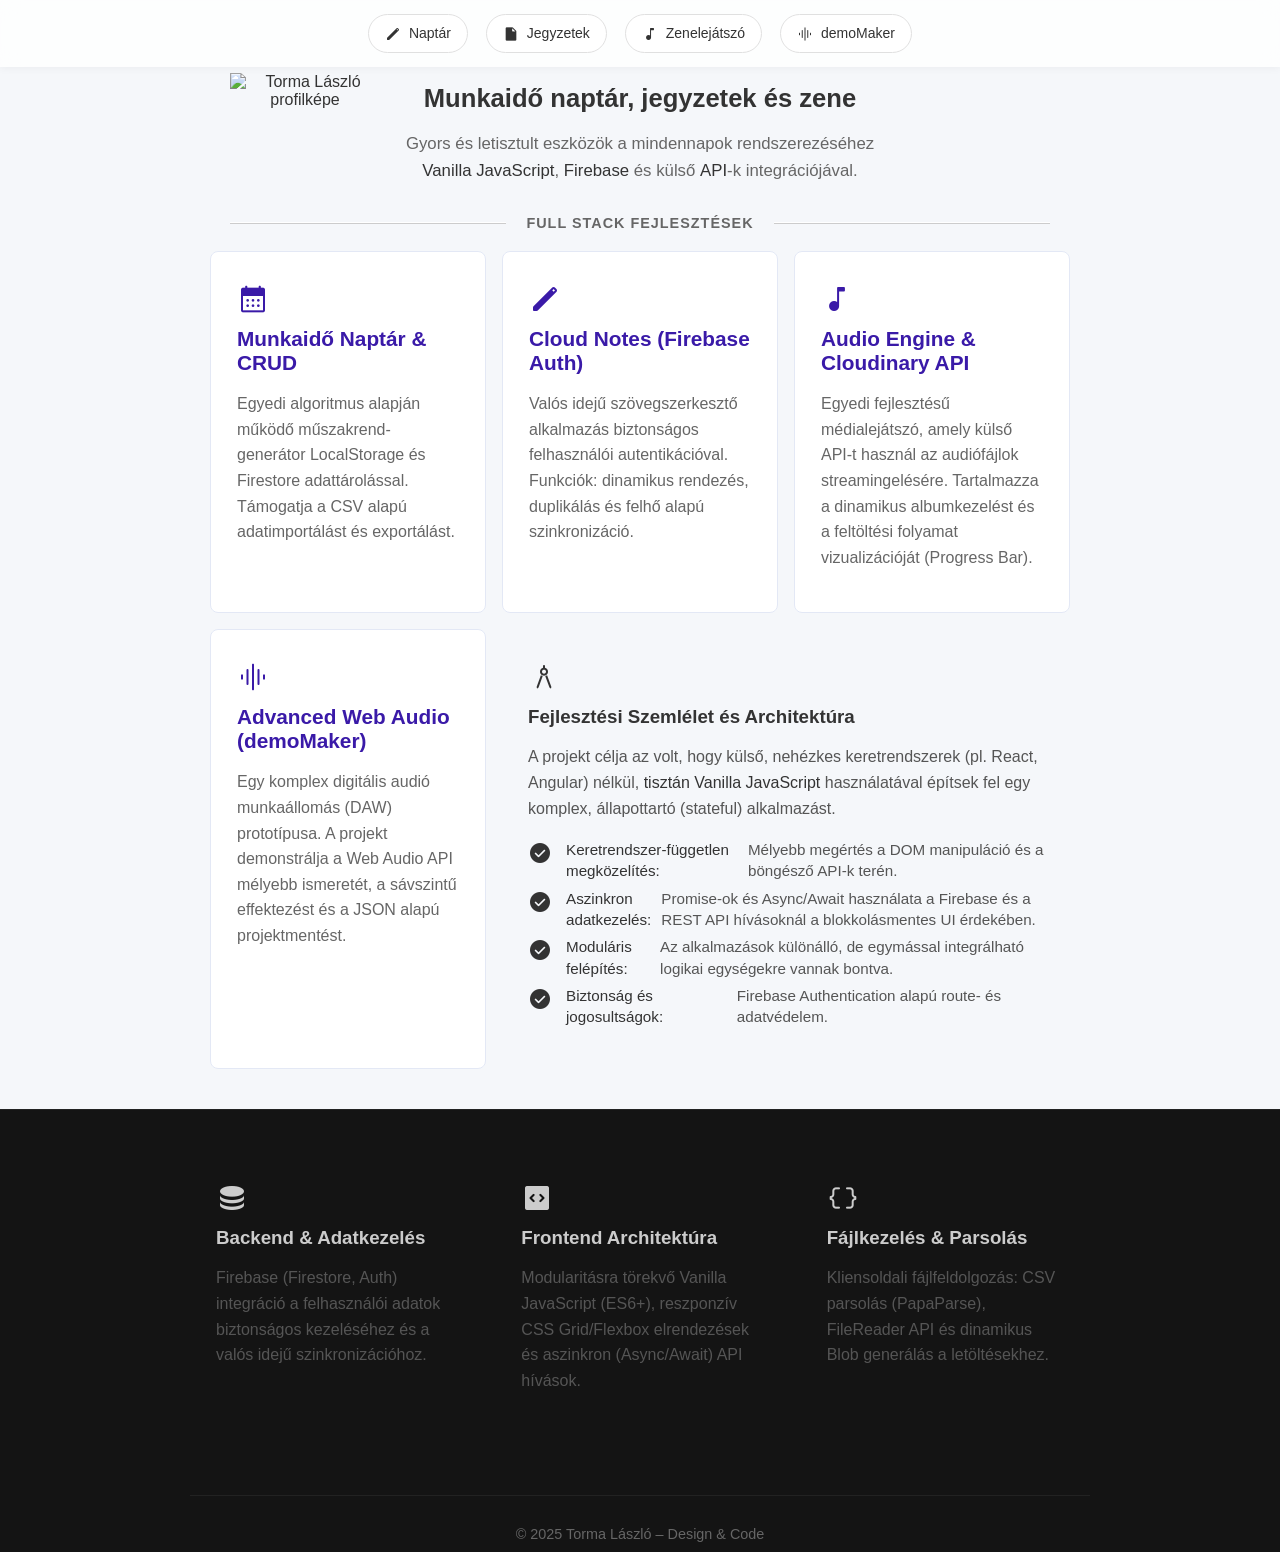
==== commit eeda8d59: "Revise index.html with updated project details Updated the content and structure of the index.html f" ====
--- a/index.html
+++ b/index.html
@@ -12,14 +12,8 @@
 
 <!-- MENÜ -->
 <nav>
-    <button onclick="location.href='newcalendar.html'">
-        <span class="material-symbols-rounded">calendar_month</span> Új naptár
-    </button>
     <button onclick="location.href='loadcalendar.html'">
-        <span class="material-symbols-rounded">edit</span> Naptár szerkesztése
-    </button>
-    <button onclick="location.href='budget.html'">
-        <span class="material-symbols-rounded">paid</span> Bérkalkulátor
+        <span class="material-symbols-rounded">edit</span> Naptár
     </button>
     <button onclick="location.href='texteditor.html'">
         <span class="material-symbols-rounded">note</span> Jegyzetek
@@ -36,57 +30,77 @@
 
     <div id="aboutHeader">
         <h1>Munkaidő naptár, jegyzetek és zene</h1>
-        <p>Gyors és letisztult eszközök a mindennapok rendszerezéséhez.</p>
+        <p>
+            Gyors és letisztult eszközök a mindennapok rendszerezéséhez<br>
+            <strong>Vanilla JavaScript</strong>,
+            <strong>Firebase</strong> és külső 
+            <strong>API</strong>-k integrációjával.
+        </p>
+        
+        <div class="profile-container">
+            <img src="profile.png" alt="Torma László profilképe" class="profile-pic">
+    
+            <div class="profile-text">
+                    
+            </div>
+        </div>
+
+        <div class="portfolio-divider">Full Stack fejlesztések</div>
+
     </div>
 
     <!-- INTERAKTÍV KÁRTYÁK -->
     <div class="cards">
         <a href="loadcalendar.html" class="card link">
             <div class="icon"><span class="material-symbols-rounded">calendar_month</span></div>
-            <h3>Naptár & események</h3>
-            <p>Átlátható havi nézet és könnyű eseménykezelés.</p>
+            <h3>Munkaidő Naptár & CRUD</h3>
+            <p>
+               Egyedi algoritmus alapján működő műszakrend-generátor LocalStorage és Firestore adattárolással.
+               Támogatja a CSV alapú adatimportálást és exportálást.
+            </p>
         </a>
 
         <a href="texteditor.html" class="card link">
             <div class="icon"><span class="material-symbols-rounded">edit</span></div>
-            <h3>Jegyzetek</h3>
-            <p>Gyors szövegbevitel, automatikus mentés.</p>
+            <h3>Cloud Notes (Firebase Auth)</h3>
+            <p>
+               Valós idejű szövegszerkesztő alkalmazás biztonságos felhasználói autentikációval.
+               Funkciók: dinamikus rendezés, duplikálás és felhő alapú szinkronizáció.
+            </p>
         </a>
 
         <a href="musicplayer.html" class="card link">
             <div class="icon"><span class="material-symbols-rounded">music_note</span></div>
-            <h3>Zenelejátszó</h3>
-            <p>Albumokba rendezhető zenék és modern lejátszó.</p>
+            <h3>Audio Engine & Cloudinary API</h3>
+            <p>
+               Egyedi fejlesztésű médialejátszó, amely külső API-t használ az audiófájlok streamingelésére.
+               Tartalmazza a dinamikus albumkezelést és a feltöltési folyamat vizualizációját (Progress Bar).
+            </p>
         </a>
 
         <a href="https://tormalac.github.io/demomaker/" class="card link" target="_blank">
             <div class="icon"><span class="material-symbols-rounded">graphic_eq</span></div>
-            <h3>demoMaker DAW</h3>
-            <p>Ingyenes online stúdió. Felvétel, effektek és zeneszerkesztés bárhol.</p>
-            <p style="margin-top: 10px; font-size: 0.8rem; color: #777;">
-                A demoMaker egy böngészőből futtatható, ingyenes digitális audio munkaállomás (DAW), 
-                amely elhozza a home stúdió élményt. Nincs szükség telepítésre, azonnal kezdheted a zenélést!
-                Az oldal folyamatos fejlesztés alatt áll, így elképzelhető, hogy pillanatnyilag nem elérhető,
-                de később felkerülnek az újabb fejlesztések, és mehet is tovább a móka!
+            <h3>Advanced Web Audio (demoMaker)</h3>
+            <p>
+               Egy komplex digitális audió munkaállomás (DAW) prototípusa.
+               A projekt demonstrálja a Web Audio API mélyebb ismeretét,
+               a sávszintű effektezést és a JSON alapú projektmentést.
             </p>
         </a>
         
         <div class="card static double">
-            <div class="icon"><span class="material-symbols-rounded">info</span></div>
-            <h3>Mit tud a demoMaker?</h3>
-            <p>                
-                Elkészítheted saját zenéidet közvetlenül a böngészőből. Nincs szükség telepítésre, 
-                azonnal használhatod a beépített eszközöket, a keverőpultot és a sávokat. 
-                Próbáld ki a legújabb Béta verziót!
-            </p> 
-            <ul class="feature-list">
-                <li><span class="material-symbols-rounded">check_circle</span> Sávok rögzítése </li>
-                <li><span class="material-symbols-rounded">check_circle</span> Beépített effektek és szintetizátorok </li>
-                <li><span class="material-symbols-rounded">check_circle</span> PC-re és mobiltelefonra optimalizált felület </li>
-                <li><span class="material-symbols-rounded">check_circle</span> Projektek mentése és exportálása (.json fájlba) </li>
-                <li><span class="material-symbols-rounded">check_circle</span> Projektek elérése felhőből </li>
-            </ul>       
-        </div>
+        <div class="icon"><span class="material-symbols-rounded">architecture</span></div>
+        <h3>Fejlesztési Szemlélet és Architektúra</h3>
+        <p>                
+        A projekt célja az volt, hogy külső, nehézkes keretrendszerek (pl. React, Angular) nélkül, <strong>tisztán Vanilla JavaScript</strong> használatával építsek fel egy komplex, állapottartó (stateful) alkalmazást.
+        </p> 
+        <ul class="feature-list">
+            <li><span class="material-symbols-rounded">check_circle</span> <strong>Keretrendszer-független megközelítés:</strong> Mélyebb megértés a DOM manipuláció és a böngésző API-k terén.</li>
+            <li><span class="material-symbols-rounded">check_circle</span> <strong>Aszinkron adatkezelés:</strong> Promise-ok és Async/Await használata a Firebase és a REST API hívásoknál a blokkolásmentes UI érdekében.</li>
+            <li><span class="material-symbols-rounded">check_circle</span> <strong>Moduláris felépítés:</strong> Az alkalmazások különálló, de egymással integrálható logikai egységekre vannak bontva.</li>
+            <li><span class="material-symbols-rounded">check_circle</span> <strong>Biztonság és jogosultságok:</strong> Firebase Authentication alapú route- és adatvédelem.</li>
+        </ul>       
+    </div>
      </div>
 </div>
 
@@ -95,26 +109,35 @@
 
        <div class="cards">
            <div class="card static">
-              <div class="icon"><span class="material-symbols-rounded">cloud</span></div>
-              <h3>Felhő alapú mentés</h3>
-              <p>Bejelentkezés után minden Firestore-ban és Cloudinary-ben tárolódik biztonságosan.</p>
+              <div class="icon"><span class="material-symbols-rounded">database</span></div>
+              <h3>Backend & Adatkezelés</h3>
+              <p>
+                 Firebase (Firestore, Auth) integráció a felhasználói adatok biztonságos kezeléséhez
+                 és a valós idejű szinkronizációhoz.
+              </p>
            </div>
 
            <div class="card static">
-              <div class="icon"><span class="material-symbols-rounded">speed</span></div>
-              <h3>Gyors & mobilbarát</h3>
-              <p>Minden eszközön kényelmes, modern és gyors.</p>
+              <div class="icon"><span class="material-symbols-rounded">code_blocks</span></div>
+              <h3>Frontend Architektúra</h3>
+              <p>
+                 Modularitásra törekvő Vanilla JavaScript (ES6+), reszponzív CSS Grid/Flexbox elrendezések és
+                 aszinkron (Async/Await) API hívások.
+              </p>
            </div>
 
            <div class="card static">
-              <div class="icon"><span class="material-symbols-rounded">palette</span></div>
-              <h3>Letisztult design</h3>
-              <p>Minimal stílus, ami a használhatóságot helyezi előtérbe.</p>
+              <div class="icon"><span class="material-symbols-rounded">data_object</span></div>
+              <h3>Fájlkezelés & Parsolás</h3>
+              <p>
+                 Kliensoldali fájlfeldolgozás: CSV parsolás (PapaParse),
+                 FileReader API és dinamikus Blob generálás a letöltésekhez.
+              </p>
            </div>
         </div>
 
 <footer>
-    © 2025 Munkaidő naptár – Minden eszköz egy helyen.
+    © 2025 Torma László – Design & Code 
 </footer>
 
    </div>
--- a/styles.css
+++ b/styles.css
@@ -3,11 +3,11 @@
     --card-bg: #ffffff;
     --card-border: #e3e8f5;
     --shadow-soft: 0 4px 12px rgba(0,0,0,0.05);
-    --radius: 16px;
+    --radius: 8px;
 
     --accent: #3a1aa8;
-    --text-dark: #222;
-    --text-light: #555;
+    --text-dark: #333;
+    --text-light: #666;
 
     --static-bg: #1e1e1e;
     --static-text: #f5f5f5;
@@ -19,11 +19,15 @@
     font-family: "Inter", sans-serif;
     color: var(--text-dark);
     min-height: 100vh;
+
+    display: flex;
+    flex-direction: column;
 }
 
 body.notesApp {
     height: 100%;
     overflow: hidden;
+    display: block;
 }
 
 nav {
@@ -37,6 +41,7 @@
     display: flex;
     justify-content: center;
     gap: 18px;
+    animation: slideDown 1.2s ease-out forwards;
 }
 
 button {
@@ -50,15 +55,9 @@
     transition: background 0.2s, color 0.2s, border-color 0.2s;
 }
 
-/*button:hover {
-    background: #eef3ff;
-    border-color: var(--accent);
-    color: var(--accent);
-}*/
-
 button:hover {
-    background: #f4f4f4;
-    border-color: #999;
+    background: rgba(58, 26, 168, 0.02);
+    border-color: rgba(58, 26, 168, 0.2);
     color: var(--accent);
 }
 
@@ -74,26 +73,85 @@
     color: var(--accent);
 }
 
+p {
+    line-height: 1.6;
+    margin-bottom: 1rem;
+}
+
+strong {
+    font-weight: 500;    
+    color: #333;
+}
+
 #aboutWrapper {
     max-width: 900px;
-    margin: 0 auto 10px;
+    margin: 0 auto 40px;
     padding: 0 20px;
+
+    width: 100%;
+    box-sizing: border-box;
 }
 
 #aboutHeader {
     text-align: center;
     margin-bottom: 20px;
+    animation: fadeInDown 1.2s ease-out forwards;
 }
 
 #aboutHeader h1 {
-    font-size: 2.2rem;
-    margin-bottom: 10px;
+    font-size: 1.6rem;
+    margin-bottom: 18px;
 }
 
 #aboutHeader p {
-    font-size: 1.15rem;
+    font-size: 1.05rem;
     color: var(--text-light);
-    margin: 4px;
+    margin: 8px;
+}
+
+.profile-container {
+    display: flex;          
+    align-items: center;    
+    justify-content: flex-start; 
+    gap: 30px;              
+    max-width: 1000px;       
+    margin: 20px auto 0;
+    padding: 0 20px;
+    position: relative;       
+}
+
+.profile-pic {
+    width: 150px;           
+    height: 150px;
+    position: absolute;
+    top: -132px;
+}
+
+.profile-text {
+    text-align: left;       
+    justify-content: flex-start;
+    margin: 10px auto 0px 160px;         
+}
+
+.portfolio-divider {
+    display: flex;
+    align-items: center;
+    text-align: center;
+    text-transform: uppercase;
+    font-weight: 600;
+    letter-spacing: 1px;
+    color: var(--text-light);
+    margin: 0;
+    font-size: 0.9rem;
+}
+
+.portfolio-divider::before,
+.portfolio-divider::after {
+    content: '';
+    flex: 1;
+    border-top: 1px solid #fff;
+    border-bottom: 1px solid #ccc; 
+    margin: 0 20px;
 }
 
 #aboutWrapper .material-symbols-rounded {
@@ -102,7 +160,7 @@
         'wght' 400, 
         'GRAD' 0, 
         'opsz' 48;
-    font-size: 36px;
+    font-size: 32px;
 }
 
 .cards {
@@ -110,6 +168,17 @@
     grid-template-columns: repeat(auto-fit, minmax(260px, 1fr));
     gap: 16px;
 }
+
+.card {
+    opacity: 0; /* Alapból láthatatlan */
+    animation: fadeInUp 0.6s ease-out forwards;
+}
+
+.card:nth-child(1) { animation-delay: 0.3s; }
+.card:nth-child(2) { animation-delay: 0.5s; }
+.card:nth-child(3) { animation-delay: 0.7s; }
+.card:nth-child(4) { animation-delay: 0.9s; }
+.card:nth-child(5) { animation-delay: 1.1s; }
 
 .card.link {
     background: var(--card-bg);
@@ -118,16 +187,16 @@
     text-decoration: none;
     color: inherit;
     border: 1px solid var(--card-border);
-    transition: background 0.2s, border-color 0.2s;
+    transition: background 0.2s, border-color 0.4s;
 }
 
 .card.link:hover {
-    background: #e0e0ff;
-    border-color: var(--accent);
+    background: rgba(58, 26, 168, 0.02);
+    border-color: rgba(58, 26, 168, 0.2);
 }
 
 .card.link .icon {
-    font-size: 34px;
+    font-size: 32px;
     margin-bottom: 12px;
 }
 
@@ -145,29 +214,25 @@
     color: var(--text-light);
 }
 
-/* Dupla szélességű kártya nagyobb képernyőkön */
 @media (min-width: 600px) {
     .card.double {
         grid-column: span 2;
     }
 }
 
-/* Opcionális: Kisebb igazítás a dupla kártya tartalmához */
 .card.double ul {
-    padding-left: 20px;
+    padding-left: 0;
 }
 
 .card.double li {
     margin-bottom: 6px;
 }
 
-.card.static {
-    background: #f1f3f6;              
+.card.static {              
     color: #444;                       
     border-radius: var(--radius);
     padding: 26px;
-    box-shadow: none;
-    border: 1px solid #d7dce3;         
+    box-shadow: none;         
 }
 
 .card.static .icon {
@@ -214,17 +279,55 @@
     margin-top: 2px;
 }
 
-/* Dupla szélességű kártya nagyobb képernyőkön */
-@media (min-width: 600px) {
-    .card.double {
-        grid-column: span 2;
-    }
-}
-
+.bottom-dark-section {
+    background: #141414;
+    color: #eee;
+    padding: 40px 0 10px 0;
+    margin-top: auto;
+    border-top: 1px solid #222;
+}
+
+
+.content-limit {
+    max-width: 900px;
+    margin: 0 auto;
+    padding: 0 20px;
+}
+
+.bottom-dark-section .card.static {
+    color: #ccc;
+}
+
+.bottom-dark-section .card.static h3 {
+    color: #ccc;
+}
+
+.bottom-dark-section .card.static .icon .material-symbols-rounded {
+    color: #ccc;
+    font-size: 32px !important;
+}
+
+.bottom-dark-section .feature-list li {
+    color: #bbb;
+}
+
+/* Footer modernizálása */
 footer {
+    margin-top: 60px;
+    padding-top: 30px;
+    border-top: 1px solid #222;
     text-align: center;
-    margin: 20px 0;
-    color: #777;
+    color: #666;
+    font-size: 0.9rem;
+}
+
+.footer-content p {
+    margin-bottom: 10px;
+}
+
+.footer-links {
+    font-size: 0.8rem;
+    opacity: 0.6;
 }
 
 h1 {
@@ -307,16 +410,17 @@
     display: flex;
     flex-direction: column;
     align-items: center;
-    border: 2px dashed var(--accent);
+    border: 2px dashed rgba(58, 26, 168, 0.2);
     border-radius: 8px;
     padding: 20px;
-    background: #e0e0ff;
+    background: rgba(58, 26, 168, 0.02);
+    color: var(--accent);
     cursor: pointer;
     transition: background 0.2s ease, border 0.2s ease;
 }
 
 .file-upload:hover {
-    background: #d8d8ef;
+    background: rgba(58, 26, 168, 0.04);
 }
 
 .file-upload input[type="file"] {
@@ -565,7 +669,7 @@
   background: rgba(0, 0, 0, 0.45);
   backdrop-filter: blur(3px);
   display: none;
-  z-index: 999;
+  z-index: 1000;
   transition: opacity 0.2s ease-in-out;
 }
 
@@ -580,7 +684,7 @@
   padding: 20px 24px;
   box-shadow: 0 8px 25px rgba(0,0,0,0.25);
   display: none;
-  z-index: 1000;
+  z-index: 1100;
   width: 340px;
   font-family: "Segoe UI", "Helvetica Neue", Arial, sans-serif;
   animation: fadeIn 0.25s ease-out;
@@ -671,10 +775,13 @@
   background: #dcdcdc;
 }
 
+/* #0078d7 */
 #saveEdit {
   background: #0078d7;
   color: white;
 }
+
+/*#006ac3*/
 #saveEdit:hover {
   background: #006ac3;
 }
@@ -688,6 +795,24 @@
   font-size: 12px;
   color: #0078d7;
   cursor: pointer;
+}
+
+.toggle-btn {
+  position: absolute;
+  left: 0px;
+  top: 44px;
+  transform: translateY(-50%);
+  font-size: 20px;
+  padding: 4px;
+  cursor: pointer;
+  transition: opacity 0.3s ease, transform 0.3s ease;
+  color: #888;
+}
+
+.toggle-btn.close {
+  opacity: 0;
+  pointer-events: none;
+  transform: translateY(-50%) translateX(20px);
 }
 
 #sidebarEdge {
@@ -768,7 +893,7 @@
 #settingsSidebar select:focus,
 #settingsSidebar input:focus,
 #settingsSidebar textarea:focus {
-  border-color: #0078d7;
+  border-color: var(--accent);
   outline: none;
 }
 
@@ -790,9 +915,10 @@
   background: #e5e5e5;
 }
 #settingsSidebar button:hover {
-  background: #dcdcdc;
-  color: #333;
-}
+  background: #dedede;
+  color: #000;
+}
+
 
 /*Texteditor*/
 
@@ -1324,3 +1450,36 @@
 .close-btn:hover {
     background: none;
 }
+
+@keyframes slideDown {
+    from {
+        transform: translateY(-100%);
+        opacity: 0;
+    }
+    to {
+        transform: translateY(0);
+        opacity: 1;
+    }
+}
+
+@keyframes fadeInDown {
+    from {
+        opacity: 0;
+        transform: translateY(-20px);
+    }
+    to {
+        opacity: 1;
+        transform: translateY(0);
+    }
+}
+
+@keyframes fadeInUp {
+    from {
+        opacity: 0;
+        transform: translateY(20px);
+    }
+    to {
+        opacity: 1;
+        transform: translateY(0);
+    }
+}
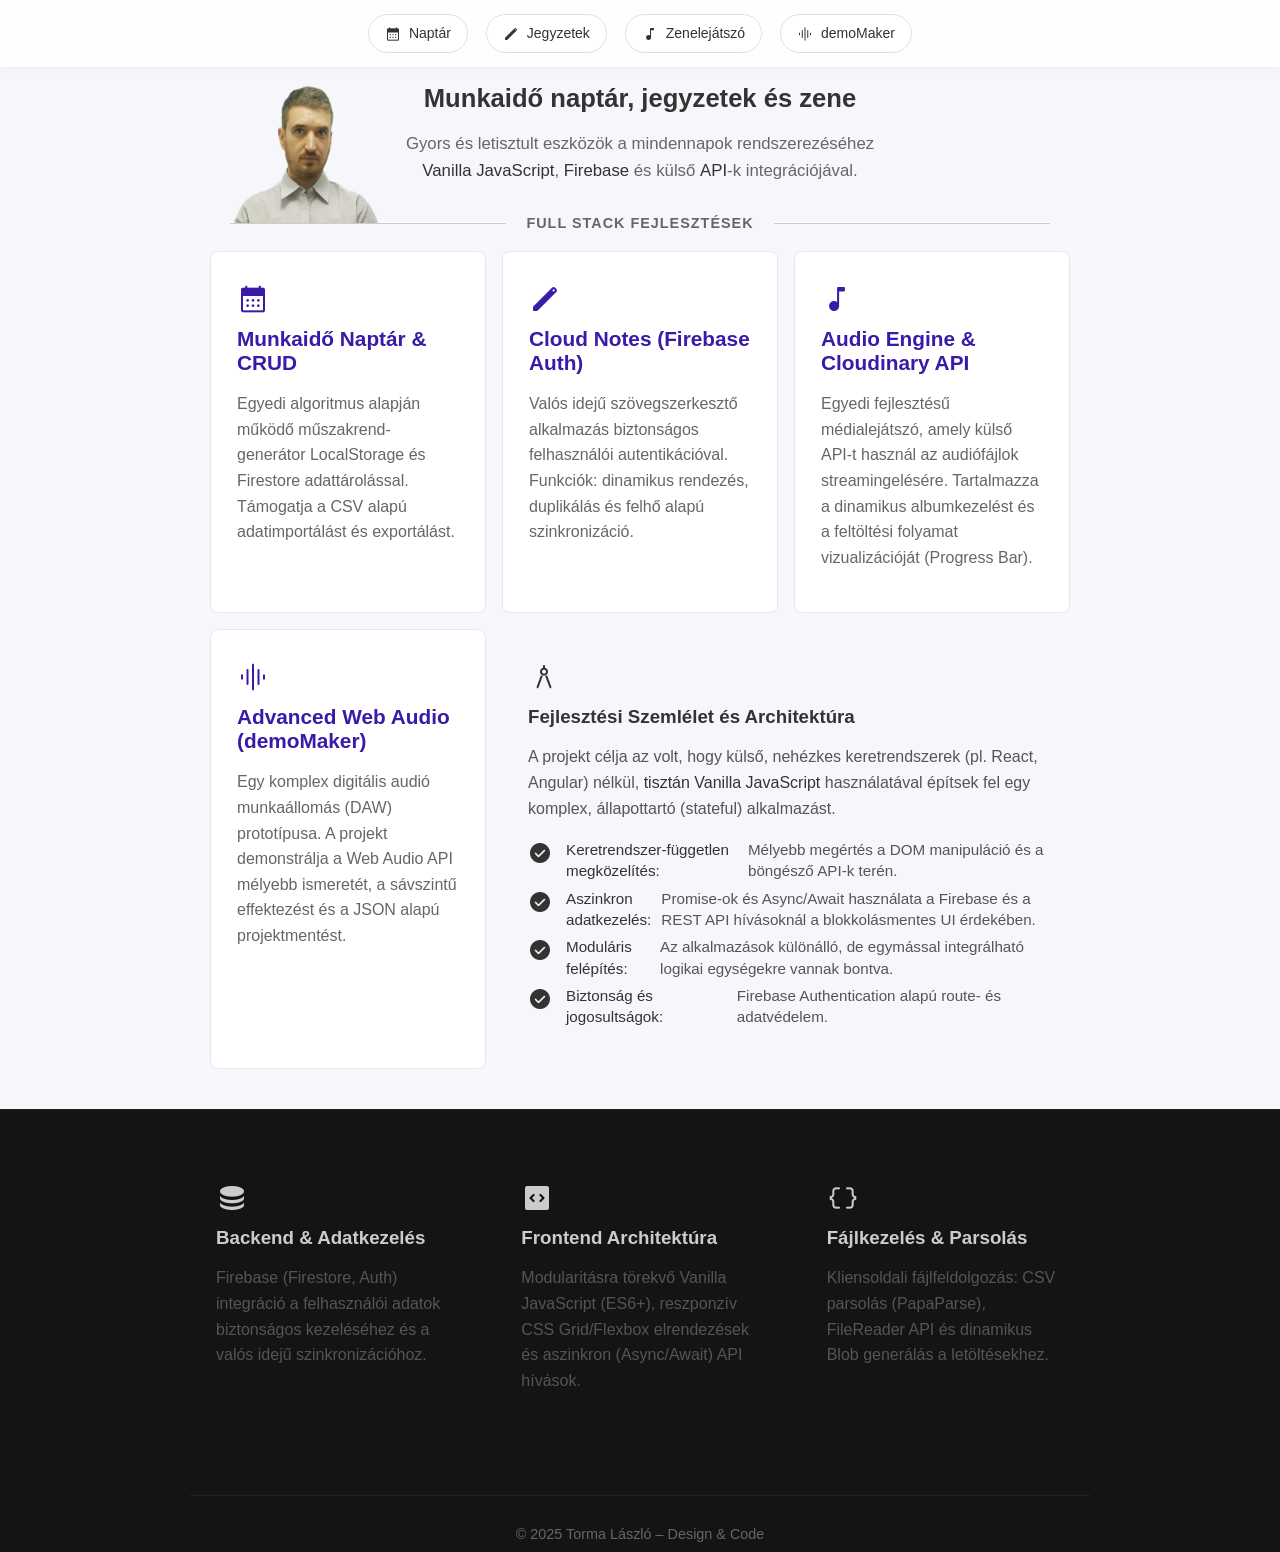
==== commit 626ea42b: "Fix HTML formatting and update content" ====
--- a/index.html
+++ b/index.html
@@ -13,10 +13,10 @@
 <!-- MENÜ -->
 <nav>
     <button onclick="location.href='loadcalendar.html'">
-        <span class="material-symbols-rounded">edit</span> Naptár
+        <span class="material-symbols-rounded">calendar_month</span> Naptár
     </button>
     <button onclick="location.href='texteditor.html'">
-        <span class="material-symbols-rounded">note</span> Jegyzetek
+        <span class="material-symbols-rounded">edit</span> Jegyzetek
     </button>
     <button onclick="location.href='musicplayer.html'">
         <span class="material-symbols-rounded">music_note</span> Zenelejátszó
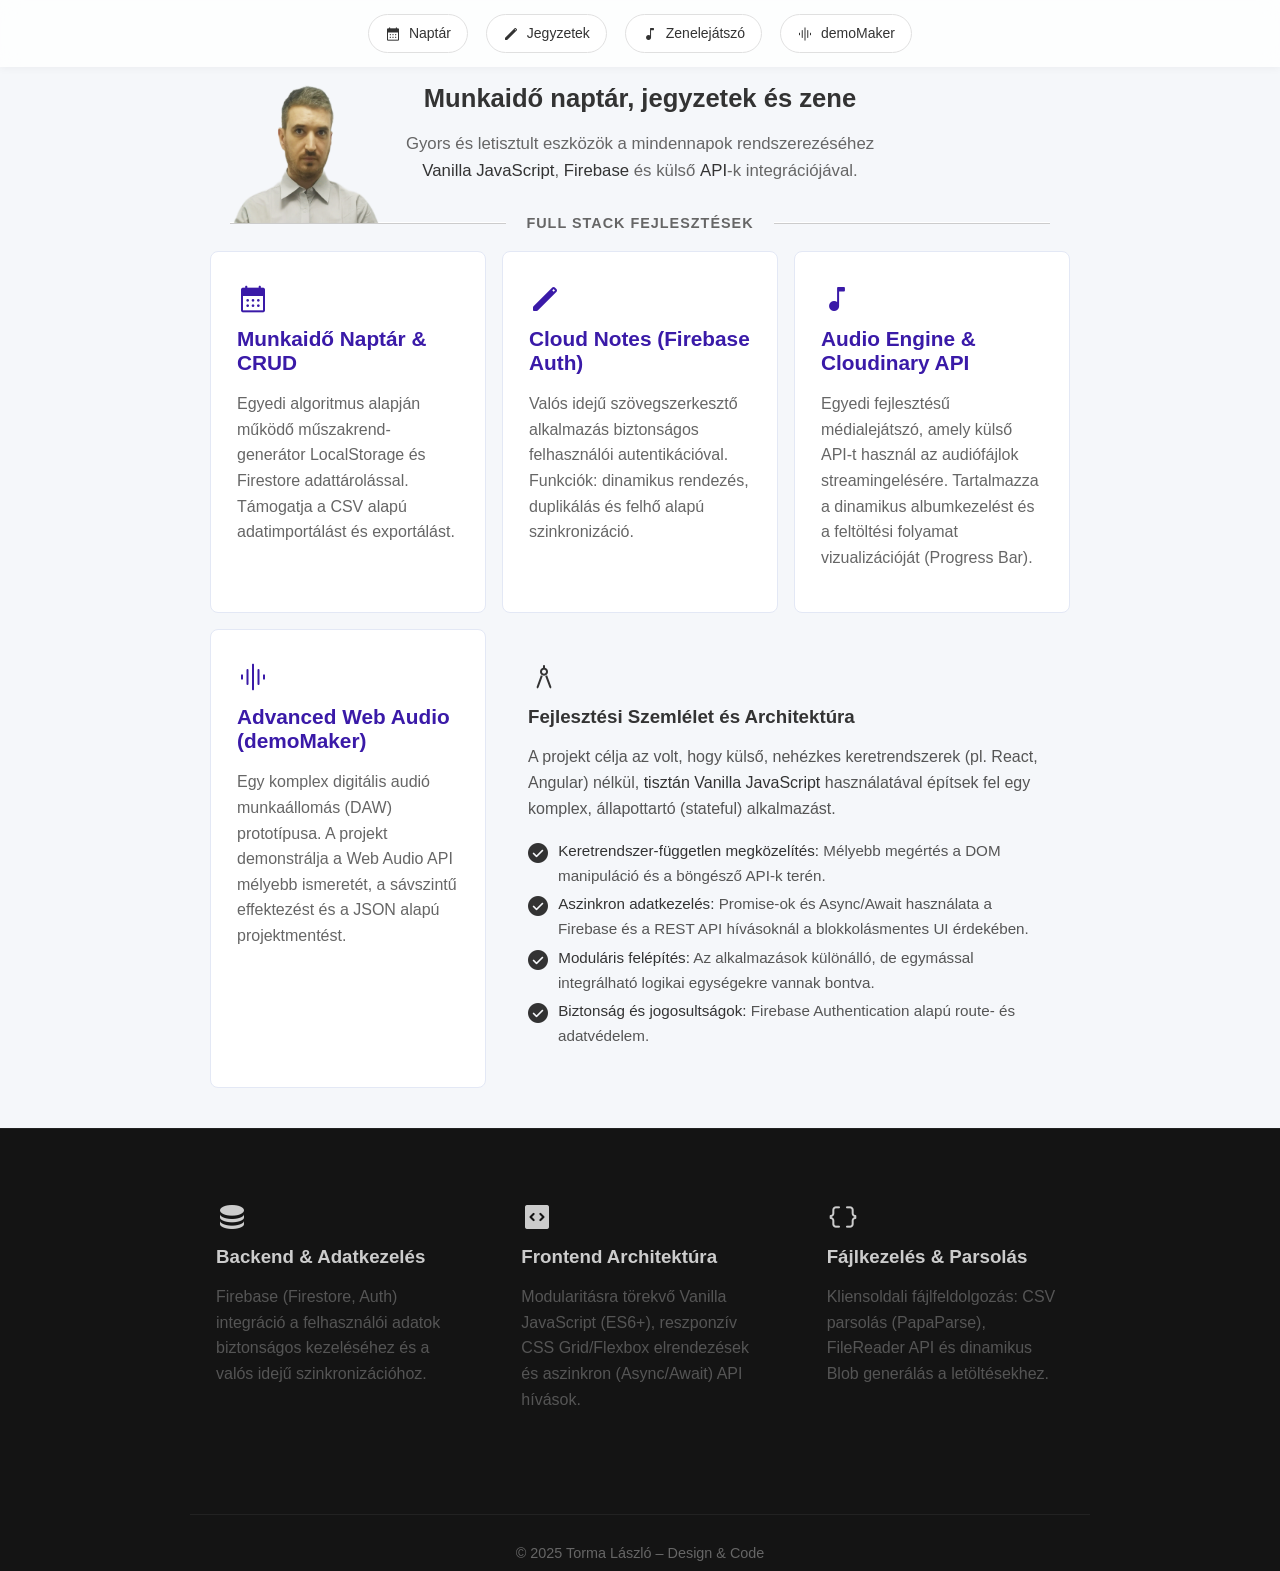
==== commit e7fbc235: "Fix HTML formatting and update demoMaker link" ====
--- a/index.html
+++ b/index.html
@@ -21,7 +21,7 @@
     <button onclick="location.href='musicplayer.html'">
         <span class="material-symbols-rounded">music_note</span> Zenelejátszó
     </button>
-    <button onclick="window.open('https://tormalac.github.io/demomaker/', '_blank')">
+    <button onclick="window.open('https://tormalac.github.io/demomakerapp/', '_blank')">
         <span class="material-symbols-rounded">graphic_eq</span> demoMaker
     </button>
 </nav>
@@ -78,7 +78,7 @@
             </p>
         </a>
 
-        <a href="https://tormalac.github.io/demomaker/" class="card link" target="_blank">
+        <a href="https://tormalac.github.io/demomakerapp/" class="card link" target="_blank">
             <div class="icon"><span class="material-symbols-rounded">graphic_eq</span></div>
             <h3>Advanced Web Audio (demoMaker)</h3>
             <p>
--- a/styles.css
+++ b/styles.css
@@ -214,10 +214,8 @@
     color: var(--text-light);
 }
 
-@media (min-width: 600px) {
-    .card.double {
-        grid-column: span 2;
-    }
+.card.double {
+    grid-column: span 2;
 }
 
 .card.double ul {
@@ -226,6 +224,13 @@
 
 .card.double li {
     margin-bottom: 6px;
+    padding-left: 30px;
+    display: block;
+    text-indent: -16px;
+}
+
+.card.double li material-symbols-rounded {
+     
 }
 
 .card.static {              
